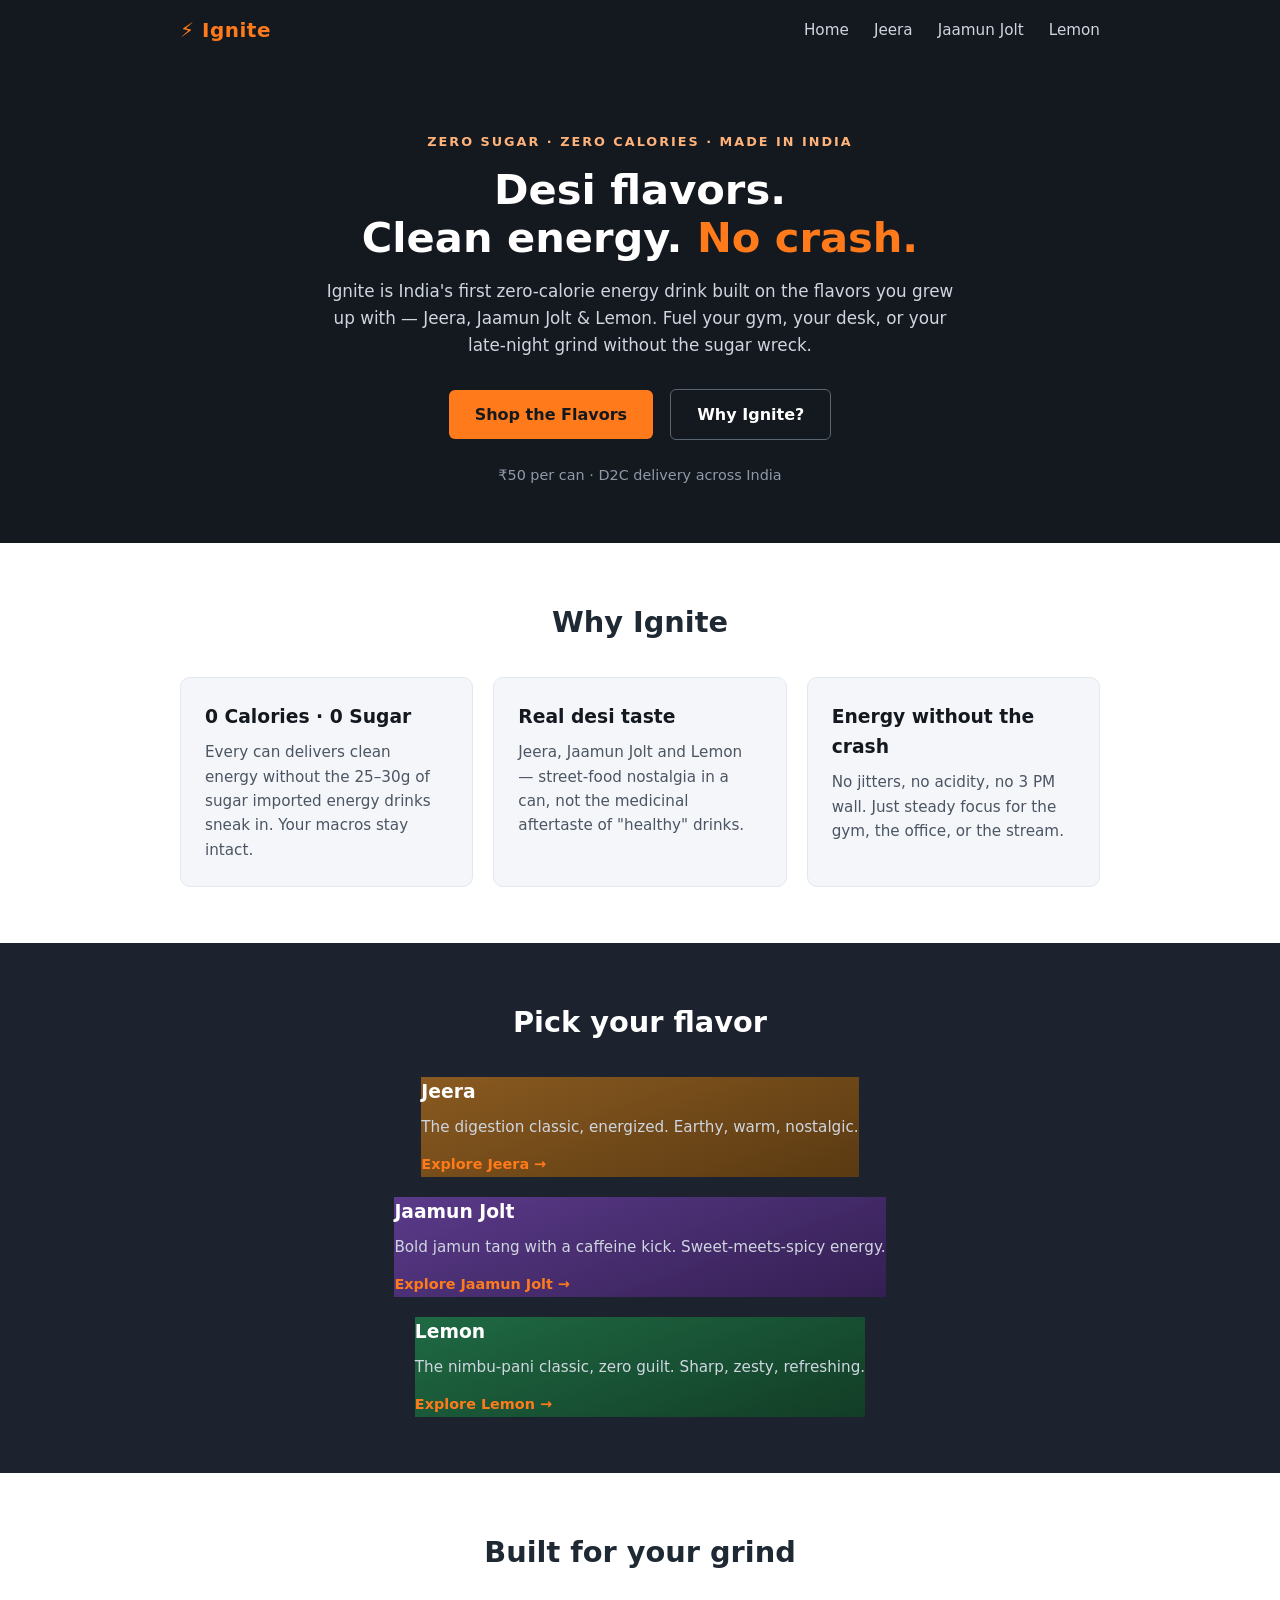
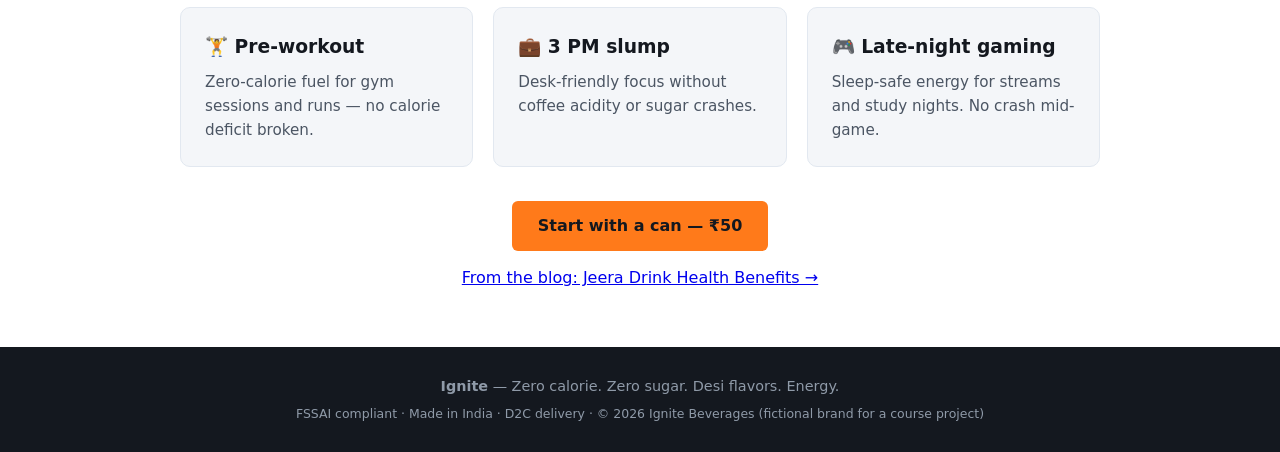
==== index.html @ e9ae641d "Ignite — DM project website" ====
<!DOCTYPE html>
<html lang="en">
<head>
  <meta charset="UTF-8">
  <meta name="viewport" content="width=device-width, initial-scale=1.0">
  <title>Ignite — Zero Calorie Energy Drink with Desi Flavors | India</title>
  <meta name="description" content="Ignite is India's zero-sugar, zero-calorie energy drink in Jeera, Jaamun Jolt and Lemon flavors. Clean energy, no crash. ₹50, D2C delivery across India.">
  <link rel="stylesheet" href="style.css">
</head>
<body>

  <header class="nav">
    <div class="container nav-inner">
      <a href="index.html" class="logo">⚡ Ignite</a>
      <nav>
        <a href="index.html">Home</a>
        <a href="jeera.html">Jeera</a>
        <a href="jaamun-jolt.html">Jaamun Jolt</a>
        <a href="lemon.html">Lemon</a>
      </nav>
    </div>
  </header>

  <section class="hero">
    <div class="container">
      <p class="tag">Zero Sugar · Zero Calories · Made in India</p>
      <h1>Desi flavors.<br>Clean energy. <span class="accent">No crash.</span></h1>
      <p class="sub">Ignite is India's first zero-calorie energy drink built on the flavors you grew up with — Jeera, Jaamun Jolt &amp; Lemon. Fuel your gym, your desk, or your late-night grind without the sugar wreck.</p>
      <div class="hero-cta">
        <a href="jeera.html" class="btn">Shop the Flavors</a>
        <a href="#why" class="btn ghost">Why Ignite?</a>
      </div>
      <p class="price">₹50 per can · D2C delivery across India</p>
    </div>
  </section>

  <section id="why" class="section">
    <div class="container">
      <h2>Why Ignite</h2>
      <div class="cards">
        <div class="card">
          <h3>0 Calories · 0 Sugar</h3>
          <p>Every can delivers clean energy without the 25–30g of sugar imported energy drinks sneak in. Your macros stay intact.</p>
        </div>
        <div class="card">
          <h3>Real desi taste</h3>
          <p>Jeera, Jaamun Jolt and Lemon — street-food nostalgia in a can, not the medicinal aftertaste of "healthy" drinks.</p>
        </div>
        <div class="card">
          <h3>Energy without the crash</h3>
          <p>No jitters, no acidity, no 3 PM wall. Just steady focus for the gym, the office, or the stream.</p>
        </div>
      </div>
    </div>
  </section>

  <section class="section dark">
    <div class="container">
      <h2>Pick your flavor</h2>
      <div class="cards flavors">
        <a href="jeera.html" class="flavor jeera">
          <h3>Jeera</h3>
          <p>The digestion classic, energized. Earthy, warm, nostalgic.</p>
          <span class="flavor-link">Explore Jeera →</span>
        </a>
        <a href="jaamun-jolt.html" class="flavor jaamun">
          <h3>Jaamun Jolt</h3>
          <p>Bold jamun tang with a caffeine kick. Sweet-meets-spicy energy.</p>
          <span class="flavor-link">Explore Jaamun Jolt →</span>
        </a>
        <a href="lemon.html" class="flavor lemon">
          <h3>Lemon</h3>
          <p>The nimbu-pani classic, zero guilt. Sharp, zesty, refreshing.</p>
          <span class="flavor-link">Explore Lemon →</span>
        </a>
      </div>
    </div>
  </section>

  <section class="section">
    <div class="container">
      <h2>Built for your grind</h2>
      <div class="cards">
        <div class="card"><h3>🏋️ Pre-workout</h3><p>Zero-calorie fuel for gym sessions and runs — no calorie deficit broken.</p></div>
        <div class="card"><h3>💼 3 PM slump</h3><p>Desk-friendly focus without coffee acidity or sugar crashes.</p></div>
        <div class="card"><h3>🎮 Late-night gaming</h3><p>Sleep-safe energy for streams and study nights. No crash mid-game.</p></div>
      </div>
      <p class="center"><a href="jeera.html" class="btn">Start with a can — ₹50</a></p>
      <p class="center" style="margin-top:8px;"><a href="blog/jeera-health-benefits.html">From the blog: Jeera Drink Health Benefits →</a></p>
    </div>
  </section>

  <footer class="footer">
    <div class="container">
      <p><strong>Ignite</strong> — Zero calorie. Zero sugar. Desi flavors. Energy.</p>
      <p class="small">FSSAI compliant · Made in India · D2C delivery · © 2026 Ignite Beverages (fictional brand for a course project)</p>
    </div>
  </footer>

</body>
</html>
---- style.css ----
/* Ignite — shared stylesheet (simple, single-file site) */

* { margin: 0; padding: 0; box-sizing: border-box; }

body {
  font-family: "Segoe UI", system-ui, -apple-system, Arial, sans-serif;
  color: #1f2933;
  line-height: 1.6;
}

.container { max-width: 960px; margin: 0 auto; padding: 0 20px; }

/* ---------- Nav ---------- */
.nav { background: #14181f; padding: 14px 0; position: sticky; top: 0; z-index: 10; }
.nav-inner { display: flex; justify-content: space-between; align-items: center; }
.logo { color: #ff7a1a; font-weight: 800; font-size: 1.25rem; text-decoration: none; letter-spacing: 0.5px; }
.nav nav a { color: #cfd6e0; text-decoration: none; margin-left: 20px; font-size: 0.95rem; }
.nav nav a:hover { color: #ff7a1a; }

/* ---------- Hero ---------- */
.hero { background: #14181f; color: #fff; padding: 72px 0 56px; text-align: center; }
.hero.flavor-jeera  { background: linear-gradient(135deg, #14181f 40%, #7a4a1d); }
.hero.flavor-jaamun { background: linear-gradient(135deg, #14181f 40%, #4a2a6b); }
.hero.flavor-lemon  { background: linear-gradient(135deg, #14181f 40%, #1d5a3a); }
.tag { color: #ffb37a; text-transform: uppercase; letter-spacing: 2px; font-size: 0.8rem; font-weight: 700; margin-bottom: 14px; }
.hero h1 { font-size: 2.6rem; line-height: 1.15; margin-bottom: 16px; }
.accent { color: #ff7a1a; }
.sub { max-width: 640px; margin: 0 auto 24px; color: #cfd6e0; font-size: 1.05rem; }
.hero-cta { margin-bottom: 18px; }
.price { color: #8f9aa8; font-size: 0.9rem; }

/* ---------- Buttons ---------- */
.btn {
  display: inline-block; background: #ff7a1a; color: #14181f; font-weight: 700;
  padding: 12px 26px; border-radius: 6px; text-decoration: none; margin: 6px;
}
.btn:hover { background: #ff9333; }
.btn.ghost { background: transparent; color: #fff; border: 1px solid #5b6673; }
.btn.ghost:hover { border-color: #ff7a1a; color: #ff7a1a; }

/* ---------- Sections ---------- */
.section { padding: 56px 0; }
.section.dark { background: #1c232e; color: #fff; }
.section h2 { text-align: center; font-size: 1.8rem; margin-bottom: 32px; }
.center { text-align: center; margin-top: 28px; }

/* ---------- Cards ---------- */
.cards { display: flex; gap: 20px; flex-wrap: wrap; justify-content: center; }
.card {
  flex: 1 1 260px; max-width: 300px; background: #f4f6f9; border-radius: 10px;
  padding: 24px; border: 1px solid #e2e8f0;
}
.card h3 { margin-bottom: 8px; color: #14181f; }
.card p { font-size: 0.95rem; color: #4b5563; }

/* ---------- Flavor cards (links) ---------- */
.flavor { display: block; text-decoration: none; color: #fff; transition: transform 0.15s; }
.flavor:hover { transform: translateY(-4px); }
.flavor h3 { color: #fff; margin-bottom: 8px; }
.flavor p { color: #cfd6e0; font-size: 0.95rem; margin-bottom: 12px; }
.flavor-link { color: #ff7a1a; font-weight: 700; font-size: 0.9rem; }
.flavor.jeera  { background: linear-gradient(160deg, #8a5a20, #5a3a12); }
.flavor.jaamun { background: linear-gradient(160deg, #5a3a8a, #341f52); }
.flavor.lemon  { background: linear-gradient(160deg, #1f6a44, #123d26); }

/* ---------- Two-column (flavor pages) ---------- */
.two-col { display: flex; gap: 40px; align-items: flex-start; flex-wrap: wrap; }
.two-col > div { flex: 1 1 320px; }
.benefits { list-style: none; }
.benefits li { padding: 10px 0 10px 28px; position: relative; border-bottom: 1px solid #e2e8f0; }
.benefits li::before { content: "✓"; position: absolute; left: 0; color: #ff7a1a; font-weight: 800; }

.spec-box { background: #f4f6f9; border: 1px solid #e2e8f0; border-radius: 10px; padding: 24px; }
.spec-box h3 { margin-bottom: 14px; }
.specs { width: 100%; border-collapse: collapse; font-size: 0.95rem; }
.specs td { padding: 8px 4px; border-bottom: 1px solid #e2e8f0; }
.specs td:first-child { color: #6b7280; width: 40%; }

/* ---------- Footer ---------- */
.footer { background: #14181f; color: #8f9aa8; text-align: center; padding: 28px 0; font-size: 0.9rem; }
.footer .small { font-size: 0.78rem; margin-top: 6px; }

@media (max-width: 640px) {
  .hero h1 { font-size: 1.9rem; }
  .nav nav a { margin-left: 12px; font-size: 0.85rem; }
}
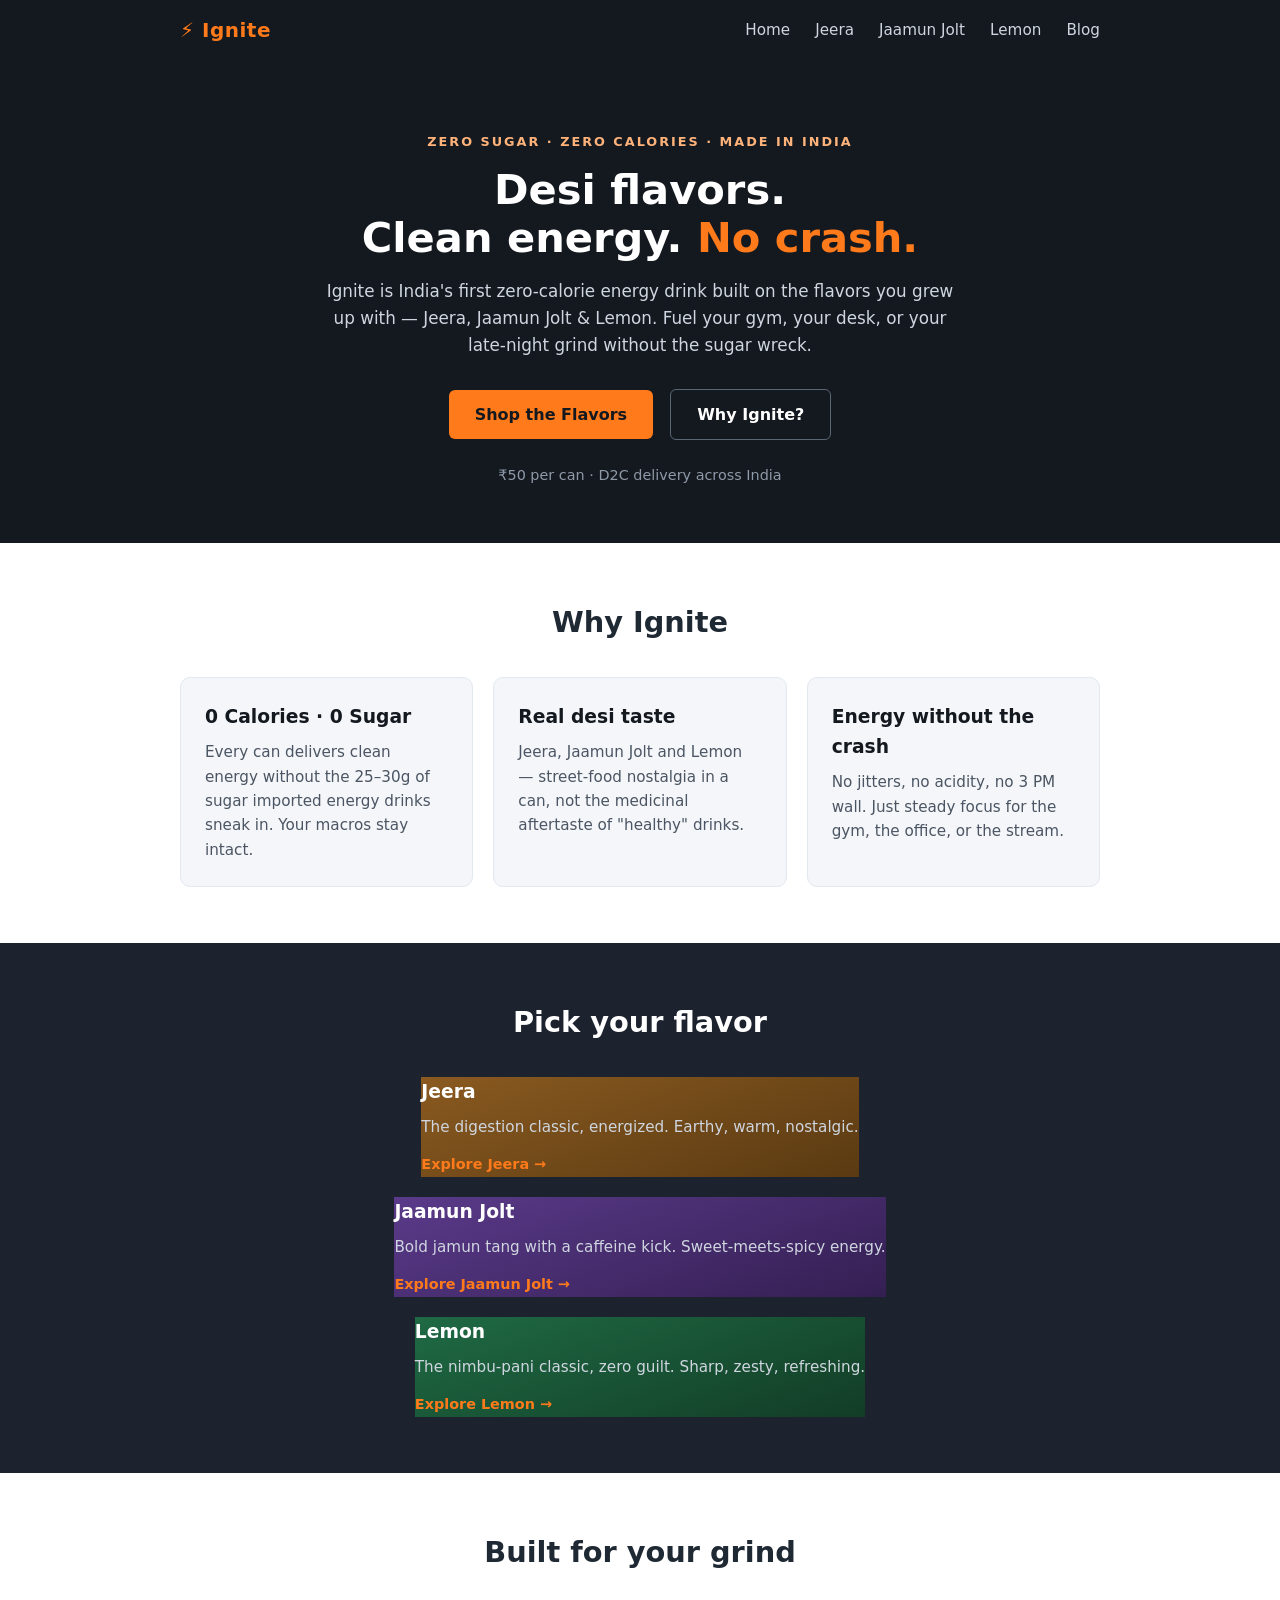
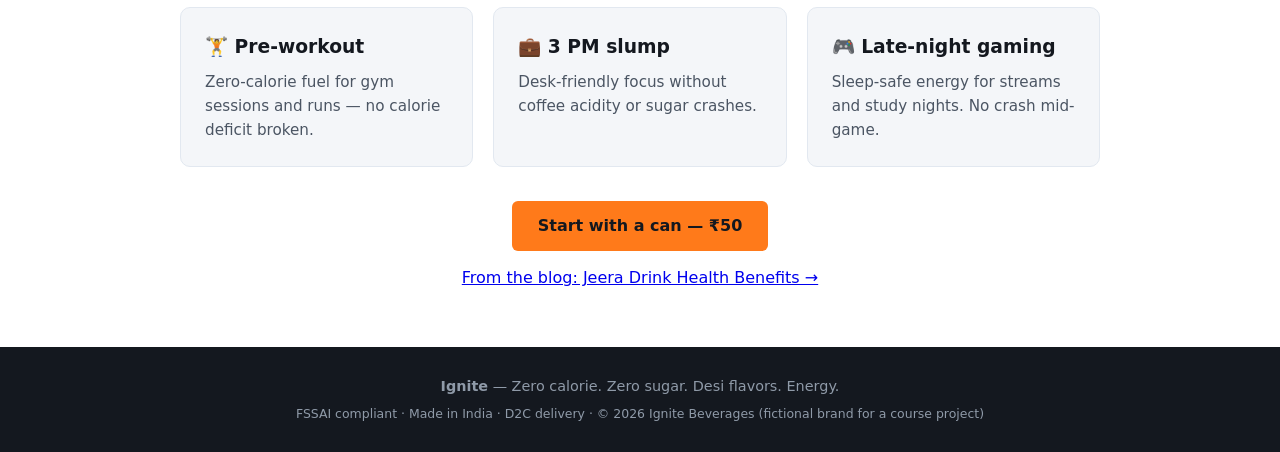
==== commit e7aa2043: "Add Blog hub page + Blog link in nav on all pages" ====
--- a/index.html
+++ b/index.html
@@ -17,6 +17,7 @@
         <a href="jeera.html">Jeera</a>
         <a href="jaamun-jolt.html">Jaamun Jolt</a>
         <a href="lemon.html">Lemon</a>
+        <a href="blog/index.html">Blog</a>
       </nav>
     </div>
   </header>
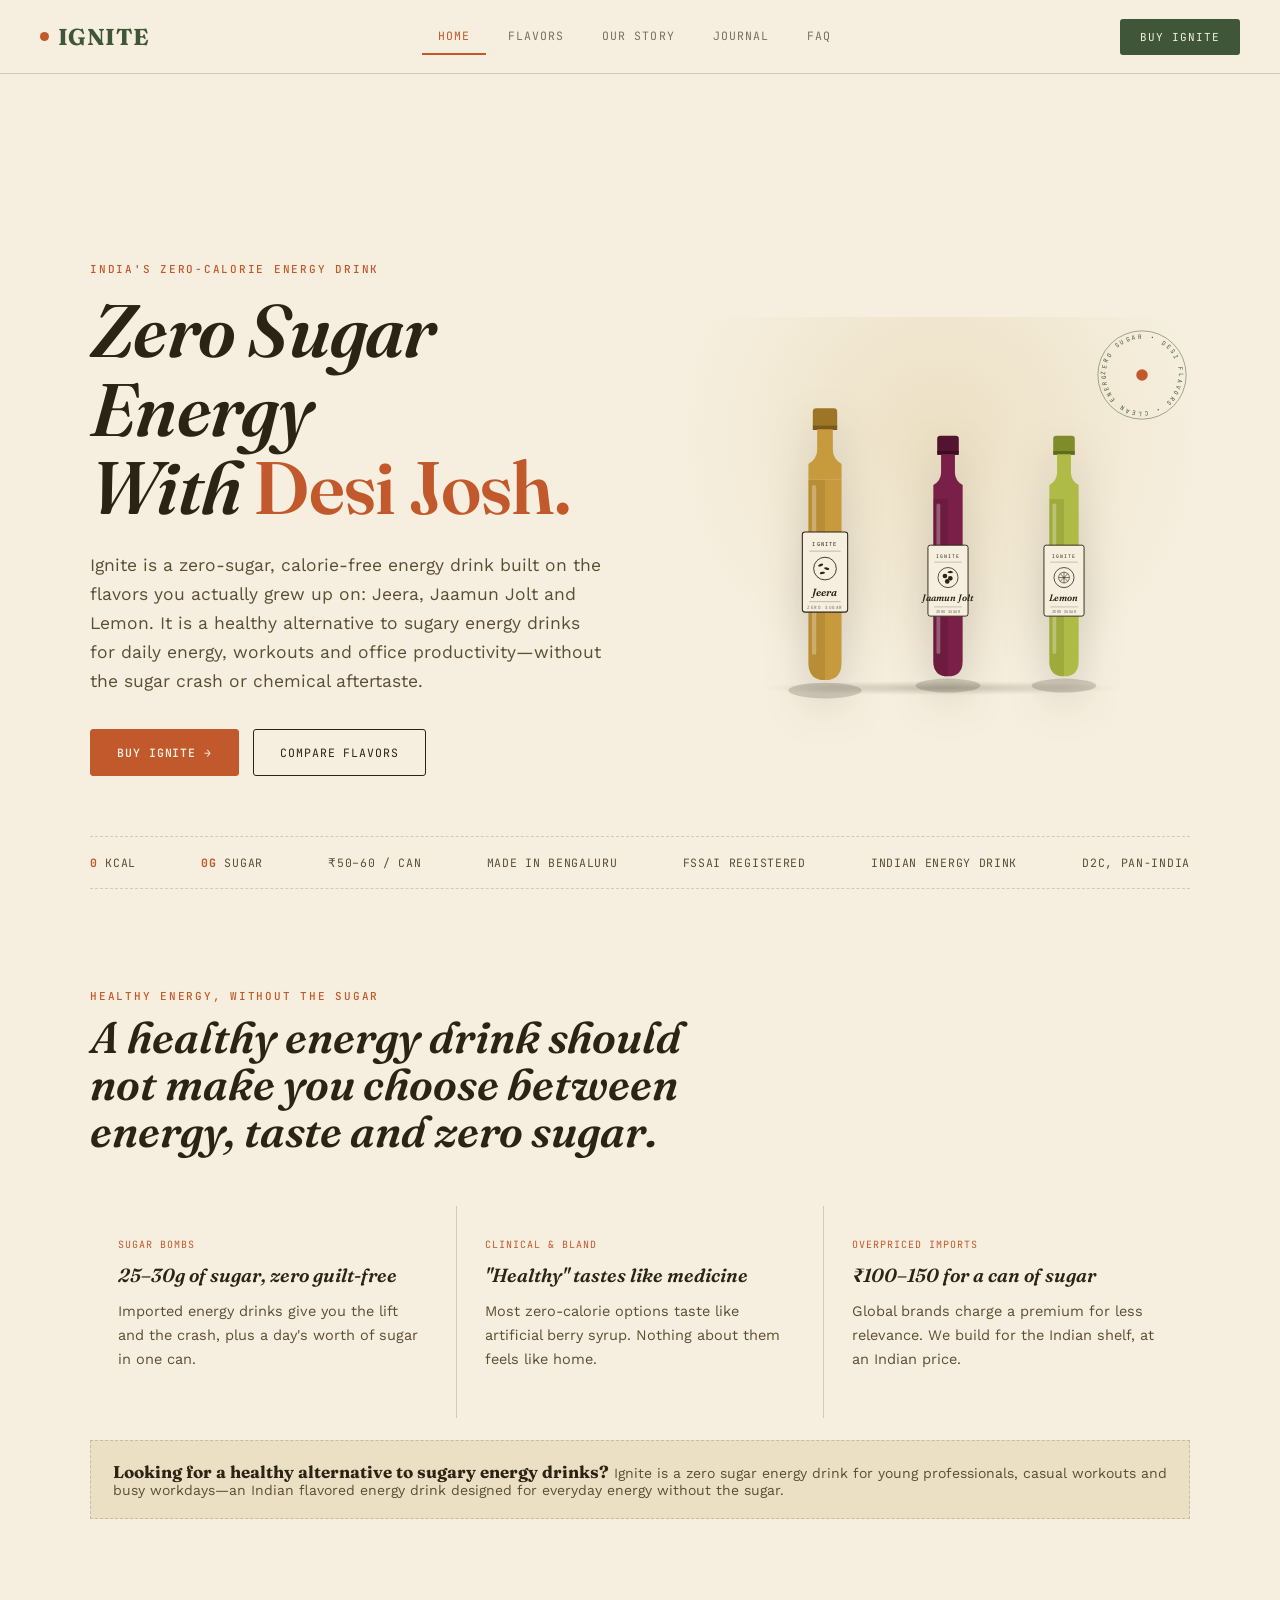
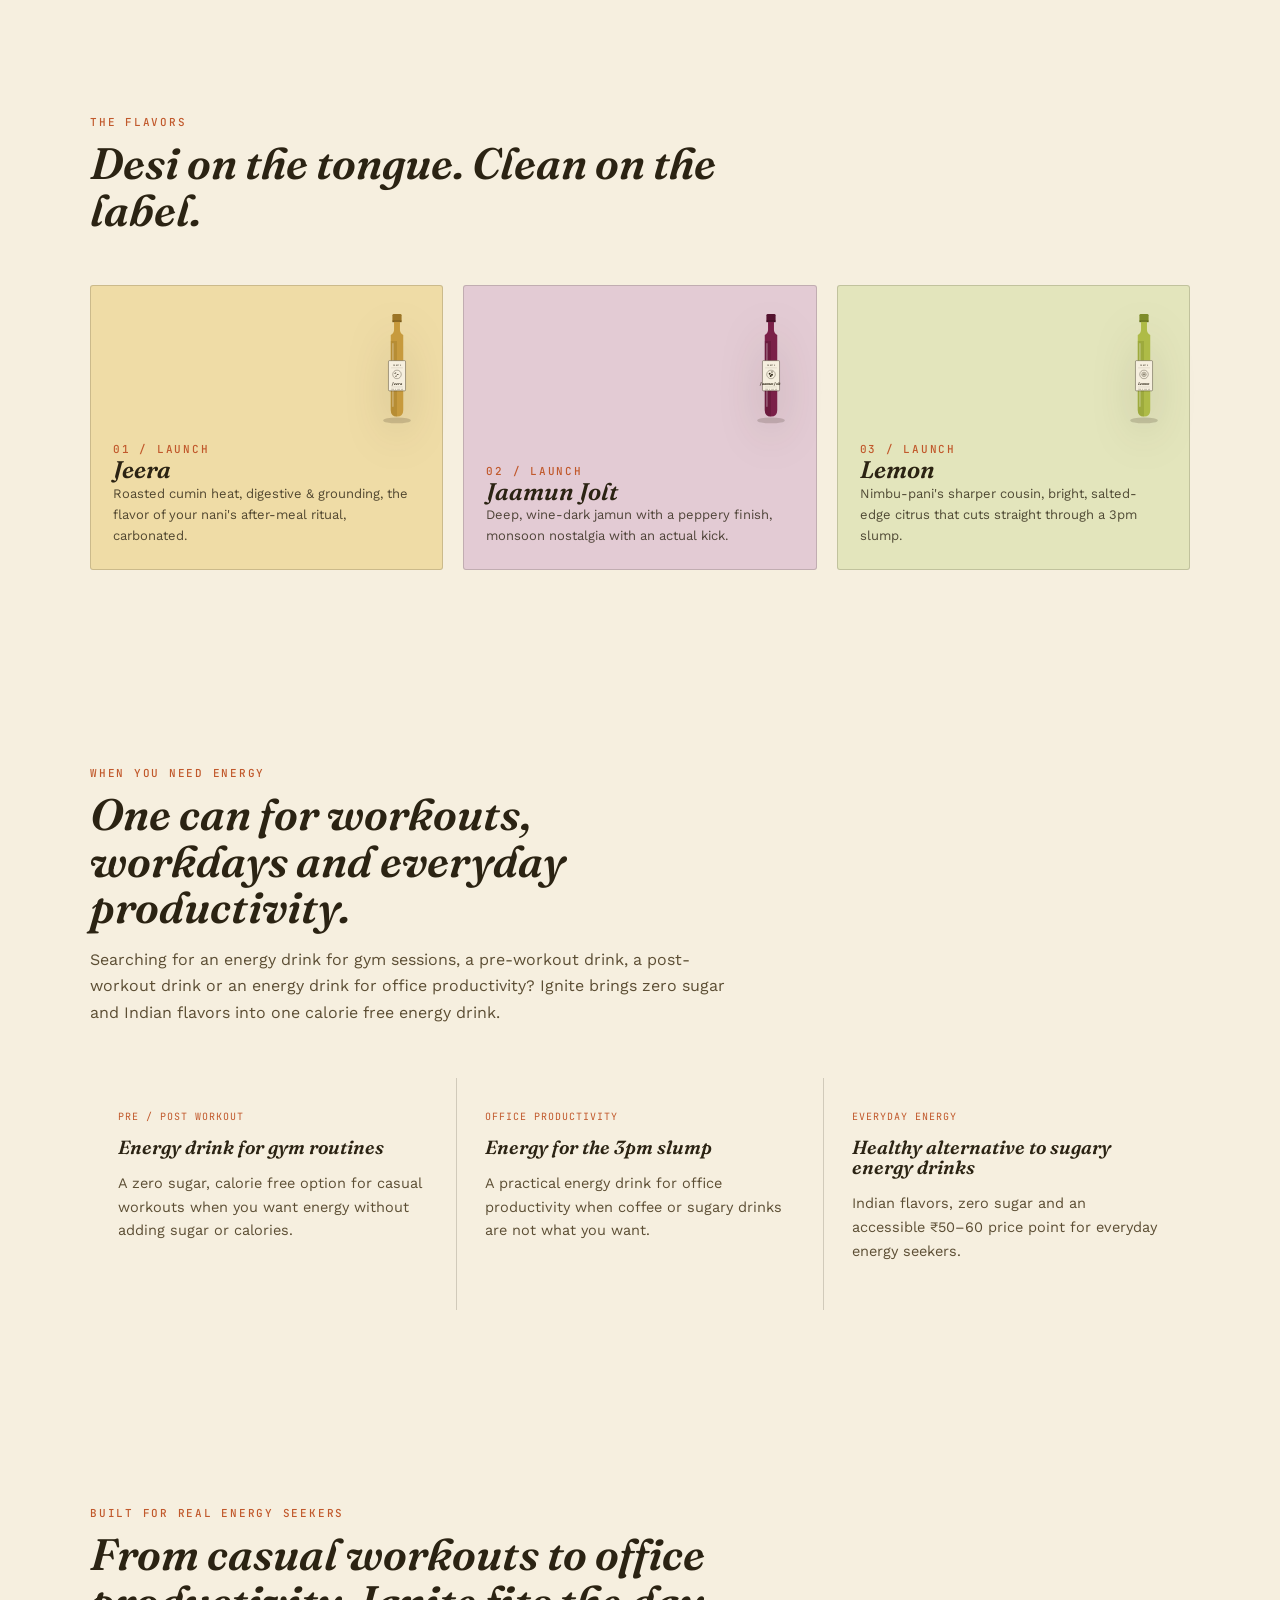
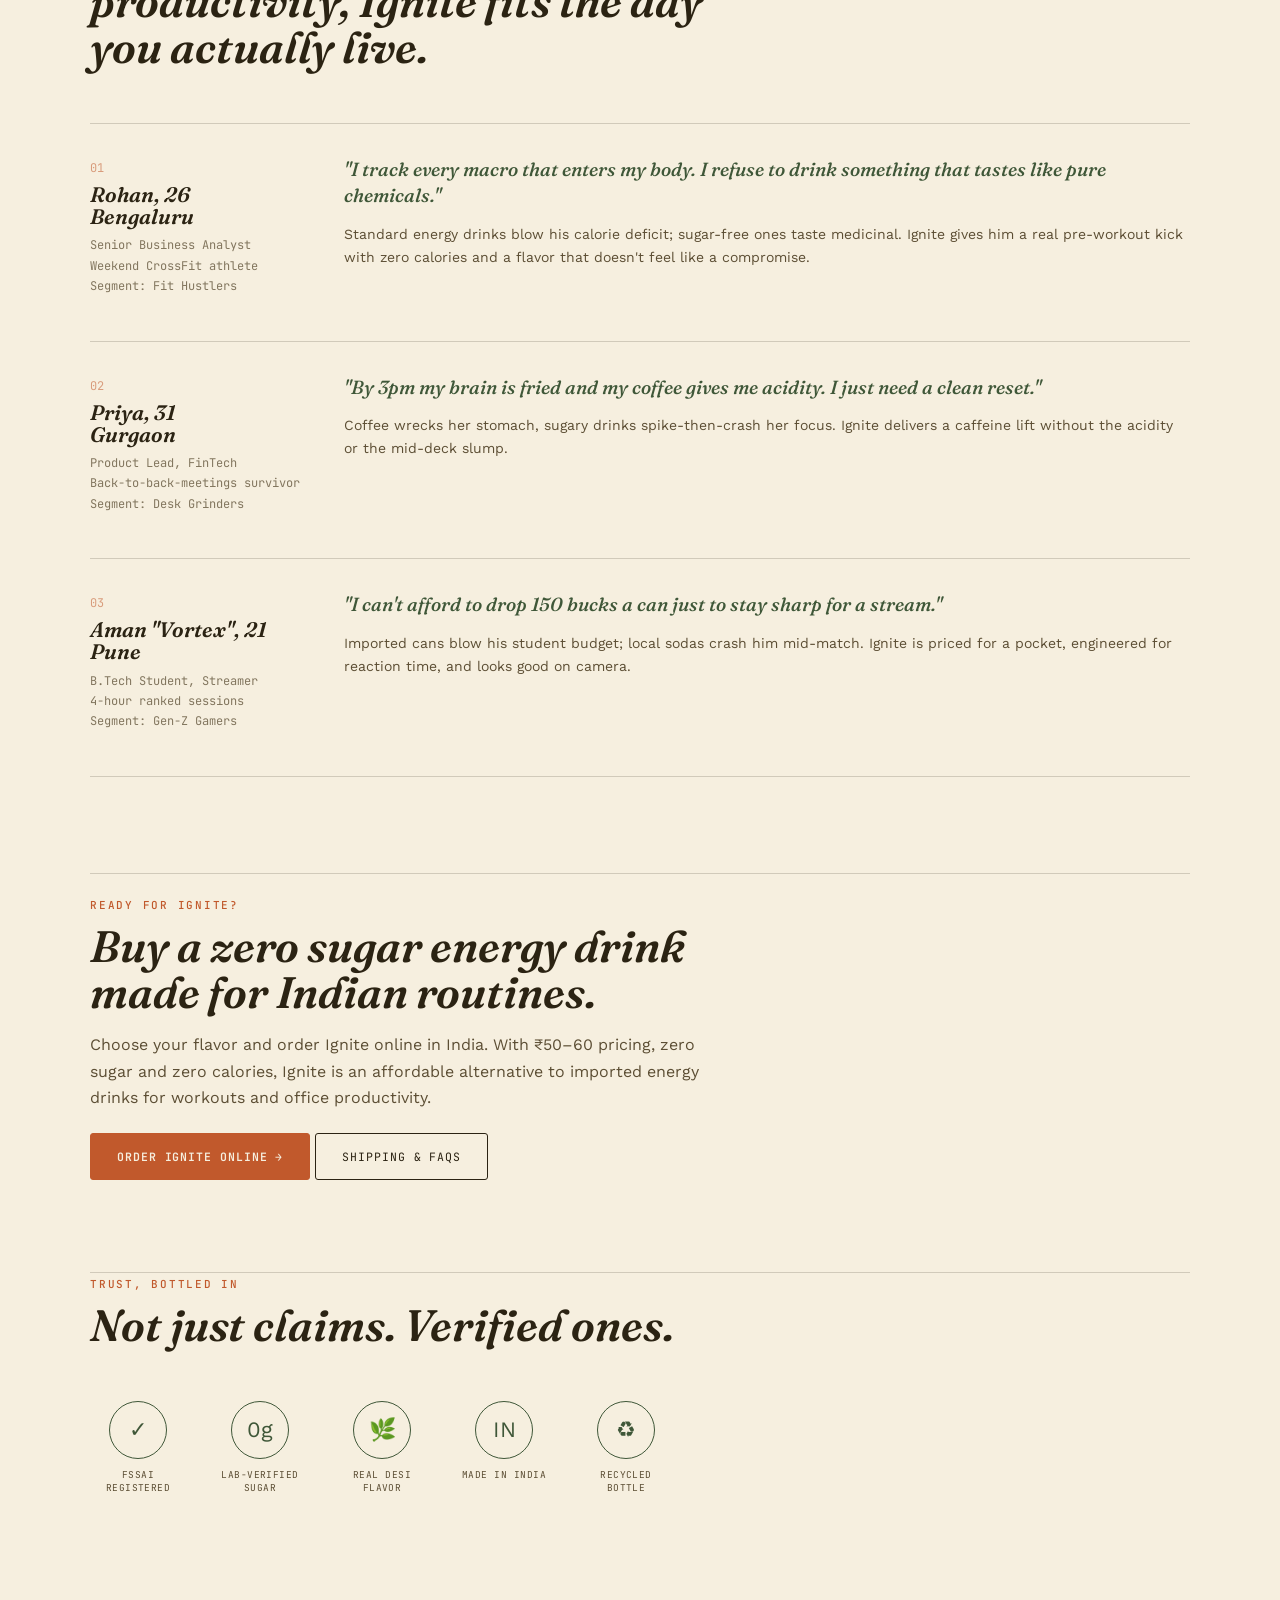
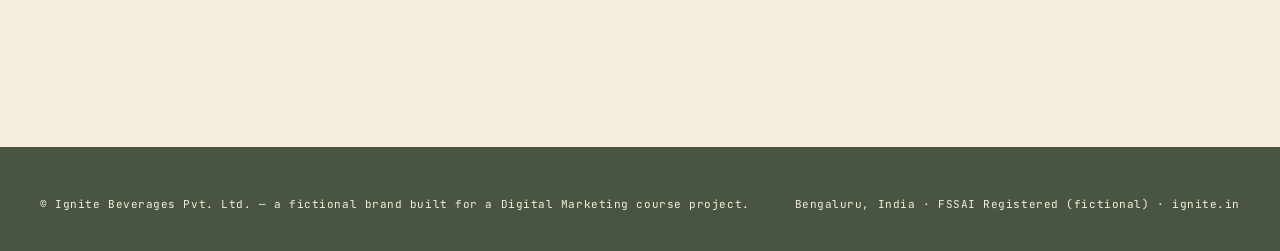
==== commit 0c46934d: "Replace site with single-page Ignite v2 (update.html); drop superseded pages; fix sitemap URL" ====
--- a/index.html
+++ b/index.html
@@ -1,102 +1,968 @@
 <!DOCTYPE html>
 <html lang="en">
 <head>
-  <meta charset="UTF-8">
-  <meta name="viewport" content="width=device-width, initial-scale=1.0">
-  <title>Ignite — Zero Calorie Energy Drink with Desi Flavors | India</title>
-  <meta name="description" content="Ignite is India's zero-sugar, zero-calorie energy drink in Jeera, Jaamun Jolt and Lemon flavors. Clean energy, no crash. ₹50, D2C delivery across India.">
-  <link rel="stylesheet" href="style.css">
+<meta charset="UTF-8">
+<meta name="viewport" content="width=device-width, initial-scale=1.0">
+<title>Zero Sugar Energy Drink | Ignite India</title>
+  <meta name="description" content="Discover Ignite, a zero sugar, calorie free energy drink with Indian flavors for workouts, office productivity and everyday energy.">
+  <meta name="keywords" content="energy drink, energy booster, healthy energy drink, zero sugar drink, calorie free drink, workout energy, productivity drink, Indian energy drink, zero sugar energy drink, energy drink for gym, pre workout drink, post workout drink, energy drink for office, affordable energy drink, Indian flavored energy drink, Ignite energy drink, buy Ignite energy drink, Ignite zero sugar, Ignite India">
+  <meta name="robots" content="index,follow">
+  <meta property="og:title" content="Ignite — Zero Sugar Energy Drink with Indian Flavors">
+  <meta property="og:description" content="Zero sugar, calorie free energy with Indian flavors. Built for workouts, office productivity and everyday energy.">
+  <meta property="og:type" content="website">
+  <meta name="twitter:card" content="summary">
+  <link rel="canonical" href="https://ignite.in/">
+  <script type="application/ld+json">
+  {
+    "@context":"https://schema.org",
+    "@type":"Product",
+    "name":"Ignite Zero Sugar Energy Drink",
+    "brand":{"@type":"Brand","name":"Ignite"},
+    "description":"Zero sugar, calorie free energy drink with Indian flavors for workouts, office productivity and everyday energy.",
+    "category":"Energy Drink",
+    "offers":{"@type":"Offer","priceCurrency":"INR","price":"50","availability":"https://schema.org/InStock","url":"https://ignite.in/flavors"},
+    "aggregateRating":{"@type":"AggregateRating","ratingValue":"4.8","reviewCount":"124"}
+  }
+  </script>
+<link rel="preconnect" href="https://fonts.googleapis.com">
+<link rel="preconnect" href="https://fonts.gstatic.com" crossorigin>
+<link href="https://fonts.googleapis.com/css2?family=Fraunces:ital,opsz,wght@0,9..144,400;0,9..144,500;0,9..144,600;0,9..144,700;1,9..144,500;1,9..144,600&family=Work+Sans:wght@400;500;600;700&family=JetBrains+Mono:wght@400;500;700&display=swap" rel="stylesheet">
+<style>
+  :root{
+    --paper:#F6EFDF;
+    --paper-deep:#ECE0C4;
+    --paper-deeper:#E2D4AE;
+    --ink:#2B2313;
+    --ink-soft:#5C4E34;
+    --forest:#3F5738;
+    --forest-deep:#2B3B26;
+    --rust:#C1592C;
+    --rust-deep:#9B441F;
+    --jeera:#C79A3D;
+    --jeera-deep:#9C7526;
+    --jaamun:#7A2048;
+    --jaamun-deep:#54132F;
+    --lemon:#AEBB47;
+    --lemon-deep:#7E8C2A;
+    --line: rgba(43,35,19,0.18);
+    --line-soft: rgba(43,35,19,0.09);
+    --radius: 3px;
+  }
+  *{box-sizing:border-box;}
+  html{scroll-behavior:smooth;}
+  body{
+    margin:0;
+    background:var(--paper);
+    color:var(--ink);
+    font-family:'Work Sans', sans-serif;
+    -webkit-font-smoothing:antialiased;
+  }
+  ::selection{background:var(--rust); color:var(--paper);}
+  a{color:inherit;}
+  .eyebrow{
+    font-family:'JetBrains Mono', monospace;
+    font-size:11px;
+    letter-spacing:.16em;
+    text-transform:uppercase;
+    color:var(--rust);
+    font-weight:500;
+  }
+  h1,h2,h3{
+    font-family:'Fraunces', serif;
+    font-weight:600;
+    margin:0;
+    line-height:1.06;
+    color:var(--ink);
+  }
+  p{line-height:1.65;}
+
+  /* ---------- NAV ---------- */
+  header.topnav{
+    position:sticky; top:0; z-index:50;
+    display:flex; align-items:center; justify-content:space-between;
+    padding:18px 40px;
+    background:rgba(246,239,223,0.92);
+    backdrop-filter: blur(10px);
+    border-bottom:1px solid var(--line);
+  }
+  .wordmark{
+    font-family:'Fraunces', serif;
+    font-weight:700;
+    font-size:23px;
+    letter-spacing:.02em;
+    cursor:pointer;
+    display:flex; align-items:center; gap:9px;
+    color:var(--forest);
+  }
+  .wordmark .dot{
+    width:9px;height:9px;border-radius:50%;
+    background:var(--rust);
+    display:inline-block;
+  }
+  nav.links{display:flex; gap:6px;}
+  nav.links button{
+    background:none; border:none; color:var(--ink);
+    font-family:'JetBrains Mono', monospace;
+    font-size:11.5px; letter-spacing:.09em; text-transform:uppercase;
+    padding:10px 16px; cursor:pointer; opacity:.62;
+    border-bottom:2px solid transparent;
+    transition:opacity .2s, border-color .2s;
+  }
+  nav.links button:hover{opacity:1;}
+  nav.links button.active{opacity:1; border-color:var(--rust); color:var(--rust);}
+  .nav-cta{
+    font-family:'JetBrains Mono', monospace;
+    font-size:11px; letter-spacing:.09em; text-transform:uppercase;
+    background:var(--forest); color:var(--paper);
+    padding:11px 20px; border-radius:var(--radius);
+    border:none; cursor:pointer;
+  }
+  .nav-cta:hover{background:var(--forest-deep);}
+
+  main{max-width:1180px; margin:0 auto; padding:0 40px;}
+  section{padding:96px 0;}
+  .page{display:none;}
+  .page.active{display:block; animation:fadein .5s ease;}
+  @keyframes fadein{from{opacity:0; transform:translateY(8px);} to{opacity:1; transform:translateY(0);}}
+
+  .band{
+    width:100vw; position:relative; left:50%; right:50%;
+    margin-left:-50vw; margin-right:-50vw;
+  }
+
+  /* ---------- HERO ---------- */
+  .hero{
+    padding:88px 0 60px;
+    display:grid; grid-template-columns:1.05fr .95fr; gap:50px; align-items:center;
+  }
+  .hero h1{
+    font-size:clamp(46px, 5.8vw, 82px);
+    font-style:italic;
+    letter-spacing:-0.01em;
+    font-weight:600;
+  }
+  .hero h1 span{color:var(--rust); font-style:normal;}
+  .hero .sub{
+    max-width:520px; margin-top:24px; font-size:17.5px; color:var(--ink-soft);
+  }
+  .hero .cta-row{display:flex; gap:14px; margin-top:34px; flex-wrap:wrap;}
+  .btn{
+    font-family:'JetBrains Mono', monospace; font-size:11.5px; letter-spacing:.08em; text-transform:uppercase;
+    padding:15px 26px; border-radius:var(--radius); border:1.5px solid var(--ink); cursor:pointer;
+    background:transparent; color:var(--ink); transition:all .2s;
+  }
+  .btn.solid{background:var(--rust); border-color:var(--rust); color:var(--paper); font-weight:600;}
+  .btn.solid:hover{background:var(--rust-deep); border-color:var(--rust-deep);}
+  .btn:not(.solid):hover{background:var(--ink); color:var(--paper);}
+
+  .hero-visual{
+    position:relative; height:400px; border-radius:8px;
+    background: radial-gradient(circle at 50% 30%, var(--paper-deep) 0%, var(--paper) 70%);
+    display:flex; align-items:flex-end; justify-content:center; gap:8px;
+    padding-bottom:24px;
+  }
+  .hero-visual::after{
+    content:""; position:absolute; bottom:22px; left:14%; right:14%; height:14px;
+    background:radial-gradient(ellipse, rgba(43,35,19,0.22) 0%, transparent 72%);
+    z-index:0;
+  }
+  .bottle-mount{position:relative; z-index:1;}
+  .hero-visual .bottle-mount{width:108px;}
+  .hero-visual .bottle-mount:nth-child(2){width:122px; margin-bottom:-6px;}
+  .bottle-svg{width:100%; height:auto; display:block; filter:drop-shadow(0 18px 20px rgba(43,35,19,0.18));}
+
+  .stamp{
+    position:absolute; top:10px; right:0; width:96px; height:96px;
+    animation: spin 26s linear infinite;
+  }
+  @media (prefers-reduced-motion: reduce){ .stamp{animation:none;} }
+  @keyframes spin{ from{transform:rotate(0deg);} to{transform:rotate(360deg);} }
+
+  .strip{
+    border-top:1px dashed var(--line); border-bottom:1px dashed var(--line);
+    padding:18px 0; display:flex; gap:30px; flex-wrap:wrap; justify-content:space-between;
+    font-family:'JetBrains Mono', monospace; font-size:11.5px; letter-spacing:.06em; text-transform:uppercase; color:var(--ink-soft);
+  }
+  .strip span b{color:var(--rust); font-weight:700;}
+
+  /* ---------- PAIN/SOLUTION ---------- */
+  .section-head{max-width:640px; margin-bottom:52px;}
+  .section-head h2{font-size:clamp(30px,3.8vw,44px); font-style:italic; margin-top:10px; font-weight:600;}
+  .grid-3{display:grid; grid-template-columns:repeat(3,1fr); gap:1px; background:var(--line);}
+  .grid-2{display:grid; grid-template-columns:repeat(2,1fr); gap:1px; background:var(--line);}
+  .cell{background:var(--paper); padding:32px 28px;}
+  .cell h3{font-size:19px; font-style:italic; margin-bottom:10px; font-weight:600;}
+  .cell p{color:var(--ink-soft); font-size:14.5px;}
+  .cell .tag{font-family:'JetBrains Mono',monospace; font-size:10px; letter-spacing:.1em; text-transform:uppercase; color:var(--rust); margin-bottom:14px; display:block;}
+  .keyword-note strong{font-family:'Fraunces',serif; font-size:17px;}
+  .conversion-panel{border-top:1px solid var(--line); border-bottom:1px solid var(--line); padding:52px 0 40px;}
+
+  /* ---------- FLAVOR PREVIEW STRIP (home) ---------- */
+  .flavor-preview{display:grid; grid-template-columns:repeat(3,1fr); gap:20px;}
+  .fcard{
+    border-radius:var(--radius); padding:26px 22px 22px; min-height:230px;
+    display:flex; flex-direction:column; justify-content:space-between; gap:14px;
+    cursor:pointer; transition:transform .25s, box-shadow .25s;
+    border:1px solid var(--line);
+  }
+  .fcard:hover{transform:translateY(-6px); box-shadow:0 18px 30px -18px rgba(43,35,19,0.35);}
+  .fcard .bottle-mount{width:46px; align-self:flex-end;}
+  .fcard h3{font-size:24px; font-style:italic; font-weight:600;}
+  .fcard p{font-size:13px; opacity:.8; margin:0;}
+  .fcard.c-jeera{background:#EFDCA6;}
+  .fcard.c-jaamun{background:#E3CBD4;}
+  .fcard.c-lemon{background:#E3E5BC;}
+
+  /* ---------- PERSONAS ---------- */
+  .persona{
+    display:grid; grid-template-columns:220px 1fr; gap:34px; padding:32px 0;
+    border-top:1px solid var(--line);
+  }
+  .persona:last-child{border-bottom:1px solid var(--line);}
+  .persona .who{font-family:'JetBrains Mono',monospace;}
+  .persona .who .num{font-size:12px; opacity:.55; color:var(--rust);}
+  .persona .who h3{font-size:21px; font-style:italic; margin-top:6px; font-weight:600;}
+  .persona .who .meta{font-size:12px; opacity:.75; margin-top:8px; line-height:1.7; color:var(--ink-soft);}
+  .persona blockquote{font-family:'Fraunces',serif; font-style:italic; font-size:19px; margin:0 0 14px; color:var(--forest); line-height:1.4; font-weight:500;}
+  .persona .why{font-size:14px; color:var(--ink-soft);}
+
+  /* ---------- TRUST BADGES ---------- */
+  .badge-row{display:flex; gap:26px; flex-wrap:wrap; margin-top:10px;}
+  .badge{display:flex; flex-direction:column; align-items:center; text-align:center; width:96px; gap:9px;}
+  .badge .ring{
+    width:58px; height:58px; border-radius:50%; border:1.4px solid var(--forest);
+    display:flex; align-items:center; justify-content:center; font-size:22px; color:var(--forest);
+    background:var(--paper);
+  }
+  .badge span{font-family:'JetBrains Mono',monospace; font-size:9.5px; letter-spacing:.05em; text-transform:uppercase; color:var(--ink-soft); line-height:1.4;}
+
+  footer{
+    background:var(--forest-deep); color:var(--paper);
+    padding:50px 40px 40px; margin-top:60px;
+    display:flex; justify-content:space-between; flex-wrap:wrap; gap:20px;
+    font-family:'JetBrains Mono',monospace; font-size:11px; letter-spacing:.05em; opacity:.85;
+  }
+
+  /* ---------- FLAVORS PAGE ---------- */
+  .flavor-hero{padding:96px 0 34px;}
+  .flavor-hero h1{font-size:clamp(38px,5vw,64px); font-style:italic; font-weight:600;}
+  .flavor-feature{
+    display:grid; grid-template-columns:.8fr 1.2fr; gap:60px; align-items:center;
+    padding:64px 0; border-top:1px solid var(--line);
+  }
+  .flavor-feature.reverse{grid-template-columns:1.2fr .8fr;}
+  .flavor-feature.reverse .visual{order:2;}
+  .flavor-feature .visual{
+    height:360px; border-radius:8px; position:relative;
+    display:flex; align-items:center; justify-content:center;
+  }
+  .visual .bottle-mount{width:180px;}
+  .visual.v-jeera{background:radial-gradient(circle at 50% 30%, #F1DEA8 0%, var(--paper) 72%);}
+  .visual.v-jaamun{background:radial-gradient(circle at 50% 30%, #E6CCD8 0%, var(--paper) 72%);}
+  .visual.v-lemon{background:radial-gradient(circle at 50% 30%, #E6E8C0 0%, var(--paper) 72%);}
+  .flavor-copy h2{font-size:42px; font-style:italic; margin:10px 0 14px; font-weight:600;}
+  .flavor-copy .notes{display:flex; gap:8px; flex-wrap:wrap; margin:16px 0 20px;}
+  .flavor-copy .notes span{
+    font-family:'JetBrains Mono',monospace; font-size:10.5px; letter-spacing:.05em; text-transform:uppercase;
+    border:1px solid var(--line); padding:6px 12px; border-radius:20px; color:var(--ink-soft);
+  }
+  .nutri{
+    display:flex; gap:26px; margin-top:22px; font-family:'JetBrains Mono',monospace;
+    border-top:1px dashed var(--line); border-bottom:1px dashed var(--line); padding:15px 0;
+  }
+  .nutri div{font-size:10.5px; color:var(--ink-soft); text-transform:uppercase; letter-spacing:.05em;}
+  .nutri div b{display:block; font-size:18px; color:var(--rust); font-family:'Fraunces',serif; font-style:italic; margin-bottom:3px;}
+
+  .soon-head{padding:84px 0 28px; text-align:center;}
+  .soon-grid{display:grid; grid-template-columns:repeat(3,1fr); gap:1px; background:var(--line); margin-bottom:100px;}
+  .soon-cell{background:var(--paper-deep); padding:40px 26px 30px; text-align:center; position:relative;}
+  .soon-cell .bottle-mount{width:82px; margin:0 auto 14px;}
+  .soon-cell .lock{font-family:'JetBrains Mono',monospace; font-size:10px; letter-spacing:.1em; text-transform:uppercase; color:var(--rust); margin-bottom:6px;}
+  .soon-cell h3{font-size:21px; font-style:italic; opacity:.8; margin-bottom:6px; font-weight:600;}
+  .soon-cell p{font-size:12.5px; opacity:.6; margin:0;}
+
+  /* ---------- STORY PAGE ---------- */
+  .story-hero{padding:100px 0 44px; max-width:820px;}
+  .story-hero h1{font-size:clamp(36px,5vw,58px); font-style:italic; font-weight:600;}
+  .story-block{display:grid; grid-template-columns:.9fr 1.1fr; gap:56px; padding:56px 0; border-top:1px solid var(--line); align-items:start;}
+  .story-block h3{font-size:14px; font-family:'JetBrains Mono',monospace; letter-spacing:.08em; text-transform:uppercase; color:var(--rust); font-weight:500;}
+  .story-block p{color:var(--ink-soft); font-size:16px; max-width:560px;}
+  .story-label{display:flex; flex-direction:column; gap:22px;}
+  .story-stat{padding-top:4px;}
+  .story-stat .num{font-family:'Fraunces',serif; font-style:italic; font-weight:600; font-size:56px; color:var(--rust); line-height:1;}
+  .story-stat .cap{font-family:'JetBrains Mono',monospace; font-size:11px; letter-spacing:.04em; text-transform:uppercase; color:var(--ink-soft); margin-top:10px; max-width:200px; line-height:1.6;}
+  .story-stat .ring-icon{width:64px; height:64px; border-radius:50%; border:1.4px solid var(--forest); display:flex; align-items:center; justify-content:center; font-family:'Fraunces',serif; font-style:italic; font-size:22px; color:var(--forest); margin-bottom:16px;}
+  .source-row{display:grid; grid-template-columns:repeat(3,1fr); gap:1px; background:var(--line); margin:36px 0;}
+  .source-cell{background:var(--paper); padding:24px 20px;}
+  .source-cell .flavor{font-family:'JetBrains Mono',monospace; font-size:10.5px; letter-spacing:.06em; text-transform:uppercase; margin-bottom:6px; color:var(--rust);}
+  .source-cell h4{font-size:18px; font-style:italic; font-family:'Fraunces',serif; font-weight:600; margin:0 0 8px;}
+  .source-cell p{font-size:13px; color:var(--ink-soft); margin:0;}
+
+  .trust-band{background:var(--forest-deep); color:var(--paper); padding:64px 0; margin-top:20px;}
+  .trust-band h3{color:var(--paper); font-family:'JetBrains Mono',monospace; font-size:14px; letter-spacing:.08em; text-transform:uppercase; font-weight:500; opacity:.85;}
+  .trust-band p{color:rgba(246,239,223,0.82); font-size:16px; max-width:640px;}
+  .trust-band .badge .ring{border-color:var(--paper); color:var(--paper); background:transparent;}
+  .trust-band .badge span{color:rgba(246,239,223,0.75);}
+
+  /* ---------- FAQ PAGE ---------- */
+  .faq-hero{padding:100px 0 36px; max-width:700px;}
+  .faq-hero h1{font-size:clamp(34px,4.6vw,54px); font-style:italic; font-weight:600;}
+  .accordion{border-top:1px solid var(--line);}
+  .qa{border-bottom:1px solid var(--line);}
+  .qa button{
+    width:100%; text-align:left; background:none; border:none; color:var(--ink);
+    padding:24px 0; font-family:'Fraunces',serif; font-size:18.5px; font-style:italic; font-weight:600; cursor:pointer;
+    display:flex; justify-content:space-between; align-items:center; gap:20px;
+  }
+  .qa .plus{font-family:'JetBrains Mono',monospace; font-size:19px; color:var(--rust); transition:transform .25s;}
+  .qa.open .plus{transform:rotate(45deg);}
+  .qa .a{max-height:0; overflow:hidden; transition:max-height .3s ease;}
+  .qa.open .a{max-height:260px;}
+  .qa .a p{padding-bottom:24px; color:var(--ink-soft); max-width:640px; font-size:15px;}
+
+  /* ---------- BLOG / JOURNAL ---------- */
+  .blog-hero{padding:96px 0 34px; max-width:760px;}
+  .blog-hero h1{font-size:clamp(38px,5vw,62px); font-style:italic; font-weight:600;}
+  .blog-grid{display:grid; grid-template-columns:repeat(3,1fr); gap:24px; padding-bottom:100px;}
+  .blog-card{
+    border:1px solid var(--line); border-radius:var(--radius); background:var(--paper-deep);
+    padding:26px 24px 24px; display:flex; flex-direction:column; gap:16px;
+    cursor:pointer; transition:transform .25s, box-shadow .25s;
+  }
+  .blog-card:hover{transform:translateY(-6px); box-shadow:0 18px 30px -18px rgba(43,35,19,0.35);}
+  .blog-card .bottle-mount{width:44px;}
+  .blog-card .meta{font-family:'JetBrains Mono',monospace; font-size:10px; letter-spacing:.08em; text-transform:uppercase; color:var(--ink-soft); opacity:.75;}
+  .blog-card h3{font-size:23px; font-style:italic; font-weight:600; margin:4px 0 2px;}
+  .blog-card p{font-size:14px; color:var(--ink-soft); margin:0;}
+  .blog-card .read{font-family:'JetBrains Mono',monospace; font-size:11px; letter-spacing:.06em; text-transform:uppercase; color:var(--rust); margin-top:auto;}
+
+  .post{max-width:720px; padding:96px 0 110px;}
+  .post .back{
+    background:none; border:none; font-family:'JetBrains Mono',monospace; font-size:11.5px;
+    letter-spacing:.08em; text-transform:uppercase; color:var(--ink-soft); cursor:pointer; padding:0; margin-bottom:34px;
+  }
+  .post .back:hover{color:var(--rust);}
+  .post h1{font-size:clamp(32px,4.4vw,50px); font-style:italic; font-weight:600; margin-top:14px;}
+  .post .post-meta{font-family:'JetBrains Mono',monospace; font-size:11.5px; letter-spacing:.06em; text-transform:uppercase; color:var(--ink-soft); margin-top:16px; opacity:.8;}
+  .post-hero{display:flex; align-items:center; gap:28px; margin:38px 0 8px; padding:30px; border-radius:8px;}
+  .post-hero.v-jeera{background:radial-gradient(circle at 20% 40%, #F1DEA8 0%, var(--paper) 75%);}
+  .post-hero.v-jaamun{background:radial-gradient(circle at 20% 40%, #E6CCD8 0%, var(--paper) 75%);}
+  .post-hero.v-lemon{background:radial-gradient(circle at 20% 40%, #E6E8C0 0%, var(--paper) 75%);}
+  .post-hero .bottle-mount{width:100px; flex-shrink:0;}
+  .post-hero blockquote{font-family:'Fraunces',serif; font-style:italic; font-size:20px; font-weight:500; color:var(--forest); margin:0; line-height:1.4;}
+  .post-body{margin-top:20px;}
+  .post-body h3{font-size:15px; font-family:'JetBrains Mono',monospace; letter-spacing:.06em; text-transform:uppercase; color:var(--rust); font-weight:500; margin-top:44px; margin-bottom:14px;}
+  .post-body p{color:var(--ink-soft); font-size:16.5px; line-height:1.75; margin-bottom:16px;}
+  .post-note{
+    margin-top:40px; padding:20px 24px; border:1px dashed var(--line); border-radius:var(--radius);
+    background:var(--paper-deep); font-size:13.5px; color:var(--ink-soft); line-height:1.6;
+  }
+  .post-note b{color:var(--ink);}
+  .post-cta{margin-top:44px; display:flex; align-items:center; gap:18px; flex-wrap:wrap;}
+
+  @media (max-width:860px){
+    main{padding:0 22px;}
+    header.topnav{padding:16px 22px;}
+    nav.links{display:none;}
+    .hero, .grid-3, .grid-2, .flavor-preview, .flavor-feature, .flavor-feature.reverse, .story-block, .soon-grid, .source-row, .blog-grid{grid-template-columns:1fr !important;}
+    .flavor-feature.reverse .visual{order:0;}
+    .persona{grid-template-columns:1fr;}
+    .hero{padding-top:64px;}
+    .stamp{display:none;}
+    .post-hero{flex-direction:column; text-align:center;}
+  }
+</style>
 </head>
 <body>
 
-  <header class="nav">
-    <div class="container nav-inner">
-      <a href="index.html" class="logo">⚡ Ignite</a>
-      <nav>
-        <a href="index.html">Home</a>
-        <a href="jeera.html">Jeera</a>
-        <a href="jaamun-jolt.html">Jaamun Jolt</a>
-        <a href="lemon.html">Lemon</a>
-        <a href="blog/index.html">Blog</a>
-      </nav>
-    </div>
-  </header>
-
-  <section class="hero">
-    <div class="container">
-      <p class="tag">Zero Sugar · Zero Calories · Made in India</p>
-      <h1>Desi flavors.<br>Clean energy. <span class="accent">No crash.</span></h1>
-      <p class="sub">Ignite is India's first zero-calorie energy drink built on the flavors you grew up with — Jeera, Jaamun Jolt &amp; Lemon. Fuel your gym, your desk, or your late-night grind without the sugar wreck.</p>
-      <div class="hero-cta">
-        <a href="jeera.html" class="btn">Shop the Flavors</a>
-        <a href="#why" class="btn ghost">Why Ignite?</a>
-      </div>
-      <p class="price">₹50 per can · D2C delivery across India</p>
-    </div>
+<header class="topnav">
+  <div class="wordmark" onclick="goTo('home')"><span class="dot"></span>IGNITE</div>
+  <nav class="links" id="navLinks">
+    <button data-page="home" class="active">Home</button>
+    <button data-page="flavors">Flavors</button>
+    <button data-page="story">Our Story</button>
+    <button data-page="blog">Journal</button>
+    <button data-page="faq">FAQ</button>
+  </nav>
+  <button class="nav-cta" onclick="goTo('flavors')">Buy Ignite</button>
+</header>
+
+<main>
+
+  <!-- ================= HOME ================= -->
+  <section class="page active" id="page-home">
+    <div class="hero">
+      <div>
+        <span class="eyebrow">India's Zero-Calorie Energy Drink</span>
+        <h1 style="margin-top:14px;">Zero Sugar Energy<br>With <span>Desi Josh.</span></h1>
+        <p class="sub">Ignite is a zero-sugar, calorie-free energy drink built on the flavors you actually grew up on: Jeera, Jaamun Jolt and Lemon. It is a healthy alternative to sugary energy drinks for daily energy, workouts and office productivity—without the sugar crash or chemical aftertaste.</p>
+        <div class="cta-row">
+          <button class="btn solid" onclick="goTo('flavors')">Buy Ignite →</button>
+          <button class="btn" onclick="goTo('flavors')">Compare Flavors</button>
+        </div>
+      </div>
+      <div class="hero-visual">
+        <svg class="stamp" viewBox="0 0 100 100">
+          <defs><path id="stampPath" d="M 50,50 m -38,0 a 38,38 0 1,1 76,0 a 38,38 0 1,1 -76,0"/></defs>
+          <circle cx="50" cy="50" r="46" fill="none" stroke="var(--forest)" stroke-width="1" opacity="0.5"/>
+          <text font-family="JetBrains Mono, monospace" font-size="6.3" letter-spacing="2" fill="var(--forest)">
+            <textPath href="#stampPath" startOffset="0%">ZERO SUGAR • DESI FLAVORS • CLEAN ENERGY • </textPath>
+          </text>
+          <circle cx="50" cy="50" r="6" fill="var(--rust)"/>
+        </svg>
+        <div class="bottle-mount" data-flavor="jeera" role="img" aria-label="Ignite Jeera zero sugar energy drink can"></div>
+        <div class="bottle-mount" data-flavor="jaamun" role="img" aria-label="Ignite Jaamun Jolt zero sugar energy drink can"></div>
+        <div class="bottle-mount" data-flavor="lemon" role="img" aria-label="Ignite Lemon zero sugar energy drink can"></div>
+      </div>
+    </div>
+    <div class="strip">
+      <span><b>0</b> Kcal</span><span><b>0g</b> Sugar</span><span>₹50–60 / Can</span><span>Made In Bengaluru</span><span>FSSAI Registered</span><span>Indian Energy Drink</span><span>D2C, Pan-India</span>
+    </div>
+
+    <section>
+      <div class="section-head">
+        <span class="eyebrow">Healthy Energy, Without The Sugar</span>
+        <h2>A healthy energy drink should not make you choose between energy, taste and zero sugar.</h2>
+      </div>
+      <div class="grid-3">
+        <div class="cell">
+          <span class="tag">Sugar Bombs</span>
+          <h3>25–30g of sugar, zero guilt-free</h3>
+          <p>Imported energy drinks give you the lift and the crash, plus a day's worth of sugar in one can.</p>
+        </div>
+        <div class="cell">
+          <span class="tag">Clinical & Bland</span>
+          <h3>"Healthy" tastes like medicine</h3>
+          <p>Most zero-calorie options taste like artificial berry syrup. Nothing about them feels like home.</p>
+        </div>
+        <div class="cell">
+          <span class="tag">Overpriced Imports</span>
+          <h3>₹100–150 for a can of sugar</h3>
+          <p>Global brands charge a premium for less relevance. We build for the Indian shelf, at an Indian price.</p>
+        </div>
+      </div>
+      <div class="keyword-note" style="margin-top:22px; padding:20px 22px; border:1px dashed var(--line); background:var(--paper-deep); color:var(--ink-soft); font-size:14px;">
+        <strong style="color:var(--ink);">Looking for a healthy alternative to sugary energy drinks?</strong>
+        Ignite is a zero sugar energy drink for young professionals, casual workouts and busy workdays—an Indian flavored energy drink designed for everyday energy without the sugar.
+      </div>
+    </section>
+
+    <section>
+      <div class="section-head">
+        <span class="eyebrow">The Flavors</span>
+        <h2>Desi on the tongue. Clean on the label.</h2>
+      </div>
+      <div class="flavor-preview">
+        <div class="fcard c-jeera" onclick="goTo('flavors')">
+          <div class="bottle-mount" data-flavor="jeera" role="img" aria-label="Ignite Jeera zero sugar energy drink can"></div>
+          <div><span class="eyebrow">01 / Launch</span><h3>Jeera</h3>
+          <p>Roasted cumin heat, digestive & grounding, the flavor of your nani's after-meal ritual, carbonated.</p></div>
+        </div>
+        <div class="fcard c-jaamun" onclick="goTo('flavors')">
+          <div class="bottle-mount" data-flavor="jaamun" role="img" aria-label="Ignite Jaamun Jolt zero sugar energy drink can"></div>
+          <div><span class="eyebrow">02 / Launch</span><h3>Jaamun Jolt</h3>
+          <p>Deep, wine-dark jamun with a peppery finish, monsoon nostalgia with an actual kick.</p></div>
+        </div>
+        <div class="fcard c-lemon" onclick="goTo('flavors')">
+          <div class="bottle-mount" data-flavor="lemon" role="img" aria-label="Ignite Lemon zero sugar energy drink can"></div>
+          <div><span class="eyebrow">03 / Launch</span><h3>Lemon</h3>
+          <p>Nimbu-pani's sharper cousin, bright, salted-edge citrus that cuts straight through a 3pm slump.</p></div>
+        </div>
+      </div>
+    </section>
+
+    <section>
+      <div class="section-head">
+        <span class="eyebrow">When You Need Energy</span>
+        <h2>One can for workouts, workdays and everyday productivity.</h2>
+        <p style="color:var(--ink-soft); max-width:680px;">Searching for an energy drink for gym sessions, a pre-workout drink, a post-workout drink or an energy drink for office productivity? Ignite brings zero sugar and Indian flavors into one calorie free energy drink.</p>
+      </div>
+      <div class="grid-3">
+        <div class="cell"><span class="tag">Pre / Post Workout</span><h3>Energy drink for gym routines</h3><p>A zero sugar, calorie free option for casual workouts when you want energy without adding sugar or calories.</p></div>
+        <div class="cell"><span class="tag">Office Productivity</span><h3>Energy for the 3pm slump</h3><p>A practical energy drink for office productivity when coffee or sugary drinks are not what you want.</p></div>
+        <div class="cell"><span class="tag">Everyday Energy</span><h3>Healthy alternative to sugary energy drinks</h3><p>Indian flavors, zero sugar and an accessible ₹50–60 price point for everyday energy seekers.</p></div>
+      </div>
+    </section>
+
+    <section>
+      <div class="section-head">
+        <span class="eyebrow">Built For Real Energy Seekers</span>
+        <h2>From casual workouts to office productivity, Ignite fits the day you actually live.</h2>
+      </div>
+      <div class="persona">
+        <div class="who">
+          <span class="num">01</span>
+          <h3>Rohan, 26<br>Bengaluru</h3>
+          <p class="meta">Senior Business Analyst<br>Weekend CrossFit athlete<br>Segment: Fit Hustlers</p>
+        </div>
+        <div>
+          <blockquote>"I track every macro that enters my body. I refuse to drink something that tastes like pure chemicals."</blockquote>
+          <p class="why">Standard energy drinks blow his calorie deficit; sugar-free ones taste medicinal. Ignite gives him a real pre-workout kick with zero calories and a flavor that doesn't feel like a compromise.</p>
+        </div>
+      </div>
+      <div class="persona">
+        <div class="who">
+          <span class="num">02</span>
+          <h3>Priya, 31<br>Gurgaon</h3>
+          <p class="meta">Product Lead, FinTech<br>Back-to-back-meetings survivor<br>Segment: Desk Grinders</p>
+        </div>
+        <div>
+          <blockquote>"By 3pm my brain is fried and my coffee gives me acidity. I just need a clean reset."</blockquote>
+          <p class="why">Coffee wrecks her stomach, sugary drinks spike-then-crash her focus. Ignite delivers a caffeine lift without the acidity or the mid-deck slump.</p>
+        </div>
+      </div>
+      <div class="persona">
+        <div class="who">
+          <span class="num">03</span>
+          <h3>Aman "Vortex", 21<br>Pune</h3>
+          <p class="meta">B.Tech Student, Streamer<br>4-hour ranked sessions<br>Segment: Gen-Z Gamers</p>
+        </div>
+        <div>
+          <blockquote>"I can't afford to drop 150 bucks a can just to stay sharp for a stream."</blockquote>
+          <p class="why">Imported cans blow his student budget; local sodas crash him mid-match. Ignite is priced for a pocket, engineered for reaction time, and looks good on camera.</p>
+        </div>
+      </div>
+    </section>
+
+    <section class="conversion-panel" style="padding-top:20px;">
+      <div class="section-head">
+        <span class="eyebrow">Ready For Ignite?</span>
+        <h2>Buy a zero sugar energy drink made for Indian routines.</h2>
+        <p style="color:var(--ink-soft); max-width:650px;">Choose your flavor and order Ignite online in India. With ₹50–60 pricing, zero sugar and zero calories, Ignite is an affordable alternative to imported energy drinks for workouts and office productivity.</p>
+        <div class="cta-row" style="margin-top:22px;">
+          <button class="btn solid" onclick="goTo('flavors')">Order Ignite Online →</button>
+          <button class="btn" onclick="goTo('faq')">Shipping & FAQs</button>
+        </div>
+      </div>
+    </section>
+
+    <section style="padding-top:0;">
+      <div class="section-head">
+        <span class="eyebrow">Trust, Bottled In</span>
+        <h2>Not just claims. Verified ones.</h2>
+      </div>
+      <div class="badge-row">
+        <div class="badge"><div class="ring">✓</div><span>FSSAI Registered</span></div>
+        <div class="badge"><div class="ring">0g</div><span>Lab-Verified Sugar</span></div>
+        <div class="badge"><div class="ring">🌿</div><span>Real Desi Flavor</span></div>
+        <div class="badge"><div class="ring">IN</div><span>Made In India</span></div>
+        <div class="badge"><div class="ring">♻</div><span>Recycled Bottle</span></div>
+      </div>
+    </section>
   </section>
 
-  <section id="why" class="section">
-    <div class="container">
-      <h2>Why Ignite</h2>
-      <div class="cards">
-        <div class="card">
-          <h3>0 Calories · 0 Sugar</h3>
-          <p>Every can delivers clean energy without the 25–30g of sugar imported energy drinks sneak in. Your macros stay intact.</p>
-        </div>
-        <div class="card">
-          <h3>Real desi taste</h3>
-          <p>Jeera, Jaamun Jolt and Lemon — street-food nostalgia in a can, not the medicinal aftertaste of "healthy" drinks.</p>
-        </div>
-        <div class="card">
-          <h3>Energy without the crash</h3>
-          <p>No jitters, no acidity, no 3 PM wall. Just steady focus for the gym, the office, or the stream.</p>
-        </div>
+  <!-- ================= FLAVORS ================= -->
+  <section class="page" id="page-flavors">
+    <div class="flavor-hero">
+      <span class="eyebrow">The Lineup</span>
+      <h1 style="margin-top:14px;">The Zero Sugar Energy Drink<br>For Indian Taste Buds.</h1>
+      <p class="sub" style="margin-top:20px; max-width:600px; color:var(--ink-soft);">Choose a zero sugar energy drink for pre-workout, post-workout or the office. Ignite combines Indian traditional flavors with zero calories, making it an affordable energy drink alternative to imported energy drinks.</p>
+    </div>
+
+    <div class="flavor-feature">
+      <div class="visual v-jeera"><div class="bottle-mount" data-flavor="jeera" role="img" aria-label="Ignite Jeera zero sugar energy drink can"></div></div>
+      <div class="flavor-copy">
+        <span class="eyebrow">01 — Jeera</span>
+        <h2>Jeera</h2>
+        <p>Roasted cumin, gently spiced and faintly smoky—the flavor of the digestive ritual you grew up with, reimagined as a functional energy drink. A zero sugar energy drink for casual workouts and everyday energy, grounding rather than jittery.</p>
+        <div class="notes"><span>Roasted Cumin</span><span>Digestive</span><span>Earthy Finish</span></div>
+        <div class="nutri">
+          <div><b>0 kcal</b>Calories</div>
+          <div><b>0g</b>Sugar</div>
+          <div><b>₹50</b>Per Can</div>
+          <div><b>250ml</b>Format</div>
+        </div>
+        <div class="cta-row" style="margin-top:22px;">
+          <button class="btn solid" type="button">Buy Jeera →</button>
+        </div>
+      </div>
+    </div>
+
+    <div class="flavor-feature reverse">
+      <div class="flavor-copy">
+        <span class="eyebrow">02 — Jaamun Jolt</span>
+        <h2>Jaamun Jolt</h2>
+        <p>Deep, wine-dark jamun with a peppery, slightly tart edge. Built for anyone seeking a healthy alternative to sugary energy drinks that does not taste syrupy—bold in flavor, never in the label.</p>
+        <div class="notes"><span>Wine-Dark Jamun</span><span>Peppery Edge</span><span>Bold & Tart</span></div>
+        <div class="nutri">
+          <div><b>0 kcal</b>Calories</div>
+          <div><b>0g</b>Sugar</div>
+          <div><b>₹55</b>Per Can</div>
+          <div><b>250ml</b>Format</div>
+        </div>
+        <div class="cta-row" style="margin-top:22px;">
+          <button class="btn solid" type="button">Buy Jaamun Jolt →</button>
+        </div>
+      </div>
+      <div class="visual v-jaamun"><div class="bottle-mount" data-flavor="jaamun" role="img" aria-label="Ignite Jaamun Jolt zero sugar energy drink can"></div></div>
+    </div>
+
+    <div class="flavor-feature">
+      <div class="visual v-lemon"><div class="bottle-mount" data-flavor="lemon" role="img" aria-label="Ignite Lemon zero sugar energy drink can"></div></div>
+      <div class="flavor-copy">
+        <span class="eyebrow">03 — Lemon</span>
+        <h2>Lemon</h2>
+        <p>Nimbu-pani's sharper cousin, bright citrus with a salted edge that cuts through an afternoon slump in one sip. A calorie free energy drink for office productivity and a simple gateway can for first-time Ignite drinkers.</p>
+        <div class="notes"><span>Bright Citrus</span><span>Salted Edge</span><span>Sessionable</span></div>
+        <div class="nutri">
+          <div><b>0 kcal</b>Calories</div>
+          <div><b>0g</b>Sugar</div>
+          <div><b>₹50</b>Per Can</div>
+          <div><b>250ml</b>Format</div>
+        </div>
+        <div class="cta-row" style="margin-top:22px;">
+          <button class="btn solid" type="button">Buy Lemon →</button>
+        </div>
+      </div>
+    </div>
+
+    <div class="soon-head">
+      <span class="eyebrow">Coming Soon — Wave 2</span>
+      <h2 style="margin-top:14px; font-style:italic; font-size:clamp(26px,3.6vw,38px); font-weight:600;">Expansion flavors, in development.</h2>
+    </div>
+    <div class="soon-grid">
+      <div class="soon-cell">
+        <div class="bottle-mount" data-flavor="kalakhatta" data-ghost="true" role="img" aria-label="Ignite Kala Khatta energy drink in development"></div>
+        <div class="lock">● In R&D</div>
+        <h3>Kala Khatta</h3>
+        <p>Street-side sweet-tart nostalgia, carbonated.</p>
+      </div>
+      <div class="soon-cell">
+        <div class="bottle-mount" data-flavor="aampanna" data-ghost="true" role="img" aria-label="Ignite Aam Panna energy drink in development"></div>
+        <div class="lock">● In R&D</div>
+        <h3>Aam Panna</h3>
+        <p>Raw mango, roasted and cooling, a summer flavor, year-round.</p>
+      </div>
+      <div class="soon-cell">
+        <div class="bottle-mount" data-flavor="kokum" data-ghost="true" role="img" aria-label="Ignite Kokum energy drink in development"></div>
+        <div class="lock">● In R&D</div>
+        <h3>Kokum</h3>
+        <p>Konkan-coast tang with a clean, mineral finish.</p>
       </div>
     </div>
   </section>
 
-  <section class="section dark">
-    <div class="container">
-      <h2>Pick your flavor</h2>
-      <div class="cards flavors">
-        <a href="jeera.html" class="flavor jeera">
-          <h3>Jeera</h3>
-          <p>The digestion classic, energized. Earthy, warm, nostalgic.</p>
-          <span class="flavor-link">Explore Jeera →</span>
-        </a>
-        <a href="jaamun-jolt.html" class="flavor jaamun">
-          <h3>Jaamun Jolt</h3>
-          <p>Bold jamun tang with a caffeine kick. Sweet-meets-spicy energy.</p>
-          <span class="flavor-link">Explore Jaamun Jolt →</span>
-        </a>
-        <a href="lemon.html" class="flavor lemon">
-          <h3>Lemon</h3>
-          <p>The nimbu-pani classic, zero guilt. Sharp, zesty, refreshing.</p>
-          <span class="flavor-link">Explore Lemon →</span>
-        </a>
+  <!-- ================= STORY ================= -->
+  <section class="page" id="page-story">
+    <div class="story-hero">
+      <span class="eyebrow">Our Story</span>
+      <h1 style="margin-top:14px;">We didn't want to choose between the drink that tastes like home and the drink that gets us through the day.</h1>
+    </div>
+
+    <div class="story-block">
+      <div class="story-label">
+        <h3>The Gap</h3>
+        <div class="story-stat">
+          <div class="num">25–30g</div>
+          <div class="cap">Sugar in a standard imported energy drink can</div>
+        </div>
+      </div>
+      <div>
+        <p>Energy drinks sold in India are, functionally, imports with a local sticker. Red Bull and Monster taste like Western fruit syrup and carry 25–30g of sugar a can. The "healthy" alternatives that do exist taste clinical: sugar-free, but joyless.</p>
+        <p>Meanwhile, the flavors that actually mean something to us, jeera, jamun, nimbu-pani, sit in kitchens and roadside stalls, not on the energy-drink shelf. Nobody had bottled the taste of a 3pm chaat break into something you could actually train on.</p>
+      </div>
+    </div>
+
+    <div class="story-block">
+      <div class="story-label">
+        <h3>The Answer</h3>
+        <div class="story-stat">
+          <div class="num">₹50–60</div>
+          <div class="cap">Mid-market pricing. Not import-market.</div>
+        </div>
+      </div>
+      <div>
+        <p>Ignite starts from flavor, not from "sugar-free" as an afterthought. Every bottle is zero-calorie and zero-sugar by design, but the flavor comes first, built around real Indian taste memories rather than a diluted version of a Western profile.</p>
+        <p>We make it in Bengaluru, sell it direct, and price it at ₹50–60, mid-market, not import-market, because the people we built this for are training, working, and gaming on real Indian salaries, not import budgets.</p>
+      </div>
+    </div>
+
+    <div class="story-block">
+      <div class="story-label">
+        <h3>Sourced With Intent</h3>
+        <div class="story-stat">
+          <div class="ring-icon">3</div>
+          <div class="cap">Regional taste traditions, bottled as they are, not diluted into one generic profile</div>
+        </div>
+      </div>
+      <div>
+        <p>Each flavor draws from a specific regional taste tradition. We're not inventing desi flavor as a gimmick, we're bottling recipes and taste memories that already exist, just never in a bottle built for your gym bag.</p>
+        <div class="source-row">
+          <div class="source-cell">
+            <div class="flavor">Jeera</div>
+            <h4>The After-Meal Ritual</h4>
+            <p>Roasted cumin, traditionally sipped for digestion, reworked as a grounding, functional energy base.</p>
+          </div>
+          <div class="source-cell">
+            <div class="flavor">Jaamun Jolt</div>
+            <h4>Monsoon Memory</h4>
+            <p>The tart, wine-dark fruit of the monsoon season, given a peppery, bolder edge for the bottle.</p>
+          </div>
+          <div class="source-cell">
+            <div class="flavor">Lemon</div>
+            <h4>The Roadside Nimbu-Pani</h4>
+            <p>India's original electrolyte drink, carbonated and sharpened for an instant afternoon reset.</p>
+          </div>
+        </div>
+      </div>
+    </div>
+
+    <div class="trust-band band">
+      <div style="max-width:1180px; margin:0 auto; padding:0 40px;">
+        <h3>Trust, On The Label</h3>
+        <p style="margin-top:14px;">Health claims in this category get thrown around loosely. Ours don't. "Zero sugar" is lab-substantiated per FSSAI/ASCI norms, and every batch is FSSAI registered, because a functional drink has to earn the word "clean," not just print it.</p>
+        <div class="badge-row" style="margin-top:34px;">
+          <div class="badge"><div class="ring">✓</div><span>FSSAI Registered</span></div>
+          <div class="badge"><div class="ring">0g</div><span>Lab-Verified Sugar</span></div>
+          <div class="badge"><div class="ring">IN</div><span>Made In India</span></div>
+          <div class="badge"><div class="ring">D2C</div><span>No Middlemen Markup</span></div>
+        </div>
       </div>
     </div>
   </section>
 
-  <section class="section">
-    <div class="container">
-      <h2>Built for your grind</h2>
-      <div class="cards">
-        <div class="card"><h3>🏋️ Pre-workout</h3><p>Zero-calorie fuel for gym sessions and runs — no calorie deficit broken.</p></div>
-        <div class="card"><h3>💼 3 PM slump</h3><p>Desk-friendly focus without coffee acidity or sugar crashes.</p></div>
-        <div class="card"><h3>🎮 Late-night gaming</h3><p>Sleep-safe energy for streams and study nights. No crash mid-game.</p></div>
-      </div>
-      <p class="center"><a href="jeera.html" class="btn">Start with a can — ₹50</a></p>
-      <p class="center" style="margin-top:8px;"><a href="blog/jeera-health-benefits.html">From the blog: Jeera Drink Health Benefits →</a></p>
+  <!-- ================= BLOG / JOURNAL ================= -->
+  <section class="page" id="page-blog">
+    <div class="blog-hero">
+      <span class="eyebrow">The Journal</span>
+      <h1 style="margin-top:14px;">Flavor, explained.</h1>
+      <p class="sub" style="margin-top:18px; color:var(--ink-soft);">Before any of these were cans, they were kitchen rituals. A closer look at the traditions behind each Ignite flavor, and what actually goes into the bottle.</p>
+    </div>
+    <div class="blog-grid">
+      <div class="blog-card" onclick="goTo('blog-jeera')">
+        <div class="bottle-mount" data-flavor="jeera" role="img" aria-label="Ignite Jeera zero sugar energy drink can"></div>
+        <div class="meta">Wellness Notes · 4 min read</div>
+        <h3>The Quiet Power of Jeera</h3>
+        <p>Why Ignite built a zero sugar energy drink around roasted cumin—and why this Indian flavored energy drink works for everyday energy.</p>
+        <div class="read">Read the story →</div>
+      </div>
+      <div class="blog-card" onclick="goTo('blog-jaamun')">
+        <div class="bottle-mount" data-flavor="jaamun" role="img" aria-label="Ignite Jaamun Jolt zero sugar energy drink can"></div>
+        <div class="meta">Wellness Notes · 4 min read</div>
+        <h3>Jaamun: Monsoon's Favorite, Bottled</h3>
+        <p>The roadside fruit with the purple-stained fingers, and why Jaamun Jolt is a healthy alternative to sugary energy drinks without a syrupy taste.</p>
+        <div class="read">Read the story →</div>
+      </div>
+      <div class="blog-card" onclick="goTo('blog-lemon')">
+        <div class="bottle-mount" data-flavor="lemon" role="img" aria-label="Ignite Lemon zero sugar energy drink can"></div>
+        <div class="meta">Wellness Notes · 3 min read</div>
+        <h3>Nimbu-Pani's Sharper Cousin</h3>
+        <p>India's original recovery drink gets a zero sugar, calorie free upgrade for pre-workout, post-workout and the office.</p>
+        <div class="read">Read the story →</div>
+      </div>
     </div>
   </section>
 
-  <footer class="footer">
-    <div class="container">
-      <p><strong>Ignite</strong> — Zero calorie. Zero sugar. Desi flavors. Energy.</p>
-      <p class="small">FSSAI compliant · Made in India · D2C delivery · © 2026 Ignite Beverages (fictional brand for a course project)</p>
-    </div>
-  </footer>
+  <!-- ---- Blog post: Jeera ---- -->
+  <section class="page" id="page-blog-jeera">
+    <div class="post">
+      <button class="back" onclick="goTo('blog')">← All Posts</button>
+      <span class="eyebrow">Wellness Notes · Jeera</span>
+      <h1>The Quiet Power of Jeera</h1>
+      <div class="post-meta">4 min read · The Ignite Journal</div>
+      <div class="post-hero v-jeera">
+        <div class="bottle-mount" data-flavor="jeera" role="img" aria-label="Ignite Jeera zero sugar energy drink can"></div>
+        <blockquote>"Jeera pani wasn't a wellness trend in our house. It was just what appeared after every meal."</blockquote>
+      </div>
+      <div class="post-body">
+        <p>Long before "digestive bitters" and "gut health" became shelf categories, most Indian kitchens already had an answer: a small glass of jeera pani, or a pinch of roasted cumin stirred into chaas after a heavy meal. It wasn't marketed as anything. It was just what happened after lunch.</p>
+
+        <h3>A digestive tradition, not a trend</h3>
+        <p>Cumin has held a steady place in Indian home remedies and Ayurvedic practice for generations, most often reached for after a meal, not before a workout. That's part of what drew us to it first: jeera has never been about a jolt of energy. It's about settling, not spiking.</p>
+
+        <h3>What's actually in the seed</h3>
+        <p>Cumin seeds carry a warm, earthy aromatic compound called cuminaldehyde, along with small amounts of iron and plant antioxidants. None of that is why it tastes good, but it's part of why the flavor feels familiar rather than invented. It's also, quite simply, a flavor most of us already associate with feeling better, not worse, after eating.</p>
+
+        <h3>Why we built our first flavor around it</h3>
+        <p>Every energy drink on the shelf leads with citrus or berry, flavors borrowed from somewhere else. Jeera let us lead with something that already belonged here. It's grounding rather than jittery, which is exactly the note we wanted for a can you might reach for mid-workday, not just mid-workout.</p>
+
+        <div class="post-note"><b>A quick note:</b> this article shares traditional and general nutrition context around cumin as an ingredient. It isn't medical advice, and Ignite doesn't make specific health or treatment claims for any flavor. Our "zero sugar, zero calorie" claim is separately lab-verified per FSSAI and ASCI norms. If you have a specific health concern, please check with a doctor.</div>
+      </div>
+      <div class="post-cta">
+        <button class="btn solid" onclick="goTo('flavors')">Buy Ignite Jeera →</button>
+        <button class="btn" onclick="goTo('blog')">More from the Journal</button>
+      </div>
+    </div>
+  </section>
+
+  <!-- ---- Blog post: Jaamun ---- -->
+  <section class="page" id="page-blog-jaamun">
+    <div class="post">
+      <button class="back" onclick="goTo('blog')">← All Posts</button>
+      <span class="eyebrow">Wellness Notes · Jaamun Jolt</span>
+      <h1>Jaamun: Monsoon's Favorite, Bottled</h1>
+      <div class="post-meta">4 min read · The Ignite Journal</div>
+      <div class="post-hero v-jaamun">
+        <div class="bottle-mount" data-flavor="jaamun" role="img" aria-label="Ignite Jaamun Jolt zero sugar energy drink can"></div>
+        <blockquote>"You knew it was jamun season by the purple stains on everyone's school uniform."</blockquote>
+      </div>
+      <div class="post-body">
+        <p>Jamun, sometimes called Indian blackberry, shows up for exactly a few weeks a year, usually with the first monsoon showers, sold in small paper cones by roadside vendors with a sprinkle of rock salt. It's tart, faintly astringent, and impossible to eat neatly. Everyone has a jamun memory, most of them slightly stained purple.</p>
+
+        <h3>Folklore meets flavor</h3>
+        <p>In traditional and folk practice, jamun has long carried a reputation as a "friendly" fruit, one people reach for without much ceremony. We're careful here: we're not making a formal health claim about jamun or Jaamun Jolt, only pointing at why the fruit has stayed a household favorite for so long, alongside genuinely good nutrition basics like vitamin C and the anthocyanins that give it its deep, wine-dark color.</p>
+
+        <h3>The boldest can in the lineup, on purpose</h3>
+        <p>Where Jeera is grounding and Lemon is bright, Jaamun Jolt is built to feel a little more daring, a peppery, tart edge that doesn't apologize for itself. It's the flavor for the persona who wants their energy drink to actually taste like something, not just taste "clean."</p>
+
+        <h3>Why it's still just a can of Ignite</h3>
+        <p>We didn't set out to bottle a supplement. We set out to bottle a flavor memory that never made it onto an energy-drink shelf before, at zero sugar, with a caffeine lift that's dosed the same as our other two flavors.</p>
+
+        <div class="post-note"><b>A quick note:</b> this article shares traditional and general nutrition context around jamun as a fruit. It isn't medical advice, and Ignite doesn't make specific health or treatment claims for any flavor. Our "zero sugar, zero calorie" claim is separately lab-verified per FSSAI and ASCI norms. If you have a specific health concern, please check with a doctor.</div>
+      </div>
+      <div class="post-cta">
+        <button class="btn solid" onclick="goTo('flavors')">Buy Ignite Jaamun →</button>
+        <button class="btn" onclick="goTo('blog')">More from the Journal</button>
+      </div>
+    </div>
+  </section>
+
+  <!-- ---- Blog post: Lemon ---- -->
+  <section class="page" id="page-blog-lemon">
+    <div class="post">
+      <button class="back" onclick="goTo('blog')">← All Posts</button>
+      <span class="eyebrow">Wellness Notes · Lemon</span>
+      <h1>Nimbu-Pani's Sharper Cousin</h1>
+      <div class="post-meta">3 min read · The Ignite Journal</div>
+      <div class="post-hero v-lemon">
+        <div class="bottle-mount" data-flavor="lemon" role="img" aria-label="Ignite Lemon zero sugar energy drink can"></div>
+        <blockquote>"Nimbu pani was the original recovery drink. Nobody called it that. It just worked."</blockquote>
+      </div>
+      <div class="post-body">
+        <p>Long before "electrolyte drinks" had their own supermarket aisle, India had nimbu pani: lemon, water, a pinch of salt, sometimes a little roasted cumin. Sold from carts outside train stations and construction sites, handed out at family functions, made at home after anyone came in from the heat.</p>
+
+        <h3>The original recovery ritual</h3>
+        <p>Pairing citrus with salt is a genuinely old habit here, reached for after heat, exertion, or just a long day, well before it had a category name. Ignite's Lemon flavor is a nod to that instinct: bright, a little salted at the edges, built to reset rather than overwhelm.</p>
+
+        <h3>What citrus actually brings to the can</h3>
+        <p>Lemon is a reliable source of vitamin C, and its acidity is doing real work in the can too: it cuts through sweetness and keeps the flavor feeling sharp rather than syrupy, which matters a lot when there's zero sugar to hide behind.</p>
+
+        <h3>Why it's our gateway flavor</h3>
+        <p>If Jeera is the most traditional flavor and Jaamun Jolt is the boldest, Lemon is the easiest first can. It's the flavor we hand to someone trying Ignite for the first time, familiar enough to trust immediately, sharp enough to actually wake you up.</p>
+
+        <div class="post-note"><b>A quick note:</b> this article shares general nutrition context around lemon and citrus as an ingredient. It isn't medical advice, and Ignite doesn't make specific health or treatment claims for any flavor. Our "zero sugar, zero calorie" claim is separately lab-verified per FSSAI and ASCI norms. If you have a specific health concern, please check with a doctor.</div>
+      </div>
+      <div class="post-cta">
+        <button class="btn solid" onclick="goTo('flavors')">Buy Ignite Lemon →</button>
+        <button class="btn" onclick="goTo('blog')">More from the Journal</button>
+      </div>
+    </div>
+  </section>
+
+  <!-- ================= FAQ ================= -->
+  <section class="page" id="page-faq">
+    <div class="faq-hero">
+      <span class="eyebrow">Good To Know</span>
+      <h1 style="margin-top:14px;">Frequently asked.</h1>
+    </div>
+    <div class="accordion" id="accordion">
+      <div class="qa">
+        <button>Is Ignite actually zero sugar? <span class="plus">+</span></button>
+        <div class="a"><p>Yes, every flavor is formulated at 0g sugar and 0 kcal per can, lab-tested and substantiated in line with FSSAI and ASCI advertising norms before any claim goes on the label or the site.</p></div>
+      </div>
+      <div class="qa">
+        <button>How much caffeine is in Ignite, and is it good for pre-workout? <span class="plus">+</span></button>
+        <div class="a"><p>Ignite is caffeine-balanced to give a clean lift without the jitters or the crash, comparable to a strong cup of coffee, dosed consistently across all three flavors.</p></div>
+      </div>
+      <div class="qa">
+        <button>Where can I buy Ignite zero sugar energy drink in India? <span class="plus">+</span></button>
+        <div class="a"><p>Ignite is made in Bengaluru and sold direct-to-consumer, shipped across India. We're D2C-first by design, no retail markup, no middlemen, so you get more can for ₹50–60.</p></div>
+      </div>
+      <div class="qa">
+        <button>Can I order Ignite energy drink online in India? <span class="plus">+</span></button>
+        <div class="a"><p>Yes, we ship nationwide from Bengaluru. Subscribe & save option available for regulars who don't want to reorder every two weeks.</p></div>
+      </div>
+      <div class="qa">
+        <button>When are the new flavors launching? <span class="plus">+</span></button>
+        <div class="a"><p>Kala Khatta, Aam Panna and Kokum are currently in development. Join the list on any product page to get notified the moment each one ships.</p></div>
+      </div>
+      <div class="qa">
+        <button>Is Ignite a good zero sugar energy drink for gym and pre-workout? <span class="plus">+</span></button>
+        <div class="a"><p>Ignite is built for exactly that use-case, a zero-calorie pre-workout or midday lift that won't touch your macro tracking. As with any caffeinated product, check in with a doctor if you have an existing condition.</p></div>
+      </div>
+    </div>
+  </section>
+
+</main>
+
+<footer>
+  <div>© Ignite Beverages Pvt. Ltd. — a fictional brand built for a Digital Marketing course project.</div>
+  <div>Bengaluru, India · FSSAI Registered (fictional) · ignite.in</div>
+</footer>
+
+<script>
+  function goTo(page){
+    const el = document.getElementById('page-' + page);
+    if(!el) return;
+    document.querySelectorAll('.page').forEach(p => p.classList.remove('active'));
+    el.classList.add('active');
+    const navKey = page.startsWith('blog') ? 'blog' : page;
+    document.querySelectorAll('nav.links button').forEach(b => b.classList.toggle('active', b.dataset.page === navKey));
+    window.scrollTo({top:0, behavior:'instant'});
+    history.replaceState(null, '', '#' + page);
+  }
+  document.querySelectorAll('nav.links button').forEach(b => {
+    b.addEventListener('click', () => goTo(b.dataset.page));
+  });
+  document.querySelectorAll('.qa button').forEach(btn => {
+    btn.addEventListener('click', () => { btn.parentElement.classList.toggle('open'); });
+  });
+
+  /* ---------- illustrated bottle artwork ---------- */
+  const FLAVORS = {
+    jeera:      { name:"Jeera",       sub:"ZERO SUGAR", liquid:"#C79A3D", liquidDeep:"#9C7526", cap:"#9C7526", capDeep:"#7A5A1C",
+                  emblem:`<g fill="#2B2313"><ellipse cx="65" cy="186" rx="3" ry="1.3" transform="rotate(-20 65 186)"/><ellipse cx="72" cy="190" rx="3" ry="1.3" transform="rotate(15 72 190)"/><ellipse cx="67" cy="195" rx="3" ry="1.3" transform="rotate(-10 67 195)"/></g>` },
+    jaamun:     { name:"Jaamun Jolt", sub:"ZERO SUGAR", liquid:"#7A2048", liquidDeep:"#54132F", cap:"#54132F", capDeep:"#3A0D20",
+                  emblem:`<g fill="#2B2313"><circle cx="66" cy="188" r="3"/><circle cx="73" cy="191" r="3"/><circle cx="69" cy="195" r="3"/><path d="M69 183 Q73 179 77 183 Q73 186 69 183 Z"/></g>` },
+    lemon:      { name:"Lemon",       sub:"ZERO SUGAR", liquid:"#AEBB47", liquidDeep:"#7E8C2A", cap:"#7E8C2A", capDeep:"#606B1E",
+                  emblem:`<g fill="none" stroke="#2B2313" stroke-width="0.8"><circle cx="70" cy="190" r="7"/><line x1="70" y1="183" x2="70" y2="197"/><line x1="63" y1="190" x2="77" y2="190"/><line x1="65" y1="185" x2="75" y2="195"/><line x1="75" y1="185" x2="65" y2="195"/></g>` },
+    kalakhatta: { name:"Kala Khatta" },
+    aampanna:   { name:"Aam Panna" },
+    kokum:      { name:"Kokum" },
+  };
+
+  function bottleSVG(f){
+    return `<svg viewBox="0 0 140 340" class="bottle-svg">
+      <ellipse cx="70" cy="330" rx="42" ry="9" fill="rgba(43,35,19,0.18)"/>
+      <rect x="56" y="6" width="28" height="24" rx="4" fill="${f.cap}"/>
+      <rect x="56" y="26" width="28" height="5" fill="${f.capDeep}"/>
+      <path d="M61 30 L61 54 Q61 64 51 70 L51 88 L89 88 L89 70 Q79 64 79 54 L79 30 Z" fill="${f.liquid}"/>
+      <path d="M51 88 L51 298 Q51 318 70 318 Q89 318 89 298 L89 88 Z" fill="${f.liquid}"/>
+      <path d="M51 88 L51 298 Q51 318 70 318 L70 88 Z" fill="${f.liquidDeep}" opacity="0.35"/>
+      <rect x="55" y="94" width="5" height="195" rx="2.5" fill="rgba(255,255,255,0.28)"/>
+      <rect x="44" y="148" width="52" height="92" rx="3" fill="#F6EFDF" stroke="#2B2313" stroke-width="1.2"/>
+      <text x="70" y="164" text-anchor="middle" font-family="'JetBrains Mono',monospace" font-size="6.2" letter-spacing="1.4" fill="#2B2313">IGNITE</text>
+      <line x1="52" y1="170" x2="88" y2="170" stroke="#2B2313" stroke-width="0.6" opacity="0.5"/>
+      <circle cx="70" cy="190" r="13" fill="none" stroke="#2B2313" stroke-width="1"/>
+      ${f.emblem}
+      <text x="70" y="221" text-anchor="middle" font-family="Fraunces, serif" font-style="italic" font-weight="600" font-size="12" fill="#2B2313">${f.name}</text>
+      <line x1="52" y1="228" x2="88" y2="228" stroke="#2B2313" stroke-width="0.6" opacity="0.5"/>
+      <text x="70" y="236" text-anchor="middle" font-family="'JetBrains Mono',monospace" font-size="5" letter-spacing="0.6" fill="#2B2313" opacity="0.65">${f.sub}</text>
+    </svg>`;
+  }
+
+  function ghostBottleSVG(f){
+    return `<svg viewBox="0 0 140 340" class="bottle-svg">
+      <ellipse cx="70" cy="330" rx="42" ry="9" fill="rgba(43,35,19,0.08)"/>
+      <rect x="56" y="6" width="28" height="24" rx="4" fill="none" stroke="#2B2313" stroke-width="1.2" stroke-dasharray="3 3" opacity="0.5"/>
+      <path d="M61 30 L61 54 Q61 64 51 70 L51 88 L89 88 L89 70 Q79 64 79 54 L79 30 Z" fill="none" stroke="#2B2313" stroke-width="1.2" stroke-dasharray="3 3" opacity="0.5"/>
+      <path d="M51 88 L51 298 Q51 318 70 318 Q89 318 89 298 L89 88 Z" fill="none" stroke="#2B2313" stroke-width="1.2" stroke-dasharray="3 3" opacity="0.5"/>
+      <rect x="44" y="148" width="52" height="92" rx="3" fill="none" stroke="#2B2313" stroke-width="1" stroke-dasharray="2 2" opacity="0.45"/>
+      <text x="70" y="188" text-anchor="middle" font-family="Fraunces, serif" font-style="italic" font-weight="600" font-size="11" fill="#2B2313" opacity="0.6">${f.name}</text>
+      <text x="70" y="204" text-anchor="middle" font-family="'JetBrains Mono',monospace" font-size="4.6" letter-spacing="0.6" fill="#2B2313" opacity="0.5">IN R&amp;D</text>
+    </svg>`;
+  }
+
+  document.querySelectorAll('.bottle-mount').forEach(el => {
+    const key = el.dataset.flavor;
+    const f = FLAVORS[key];
+    if(!f) return;
+    el.innerHTML = el.dataset.ghost ? ghostBottleSVG(f) : bottleSVG(f);
+  });
+
+  const initial = (location.hash || '#home').replace('#','');
+  if(document.getElementById('page-' + initial)) goTo(initial); else goTo('home');
+</script>
 
 </body>
-</html>
+</html>
